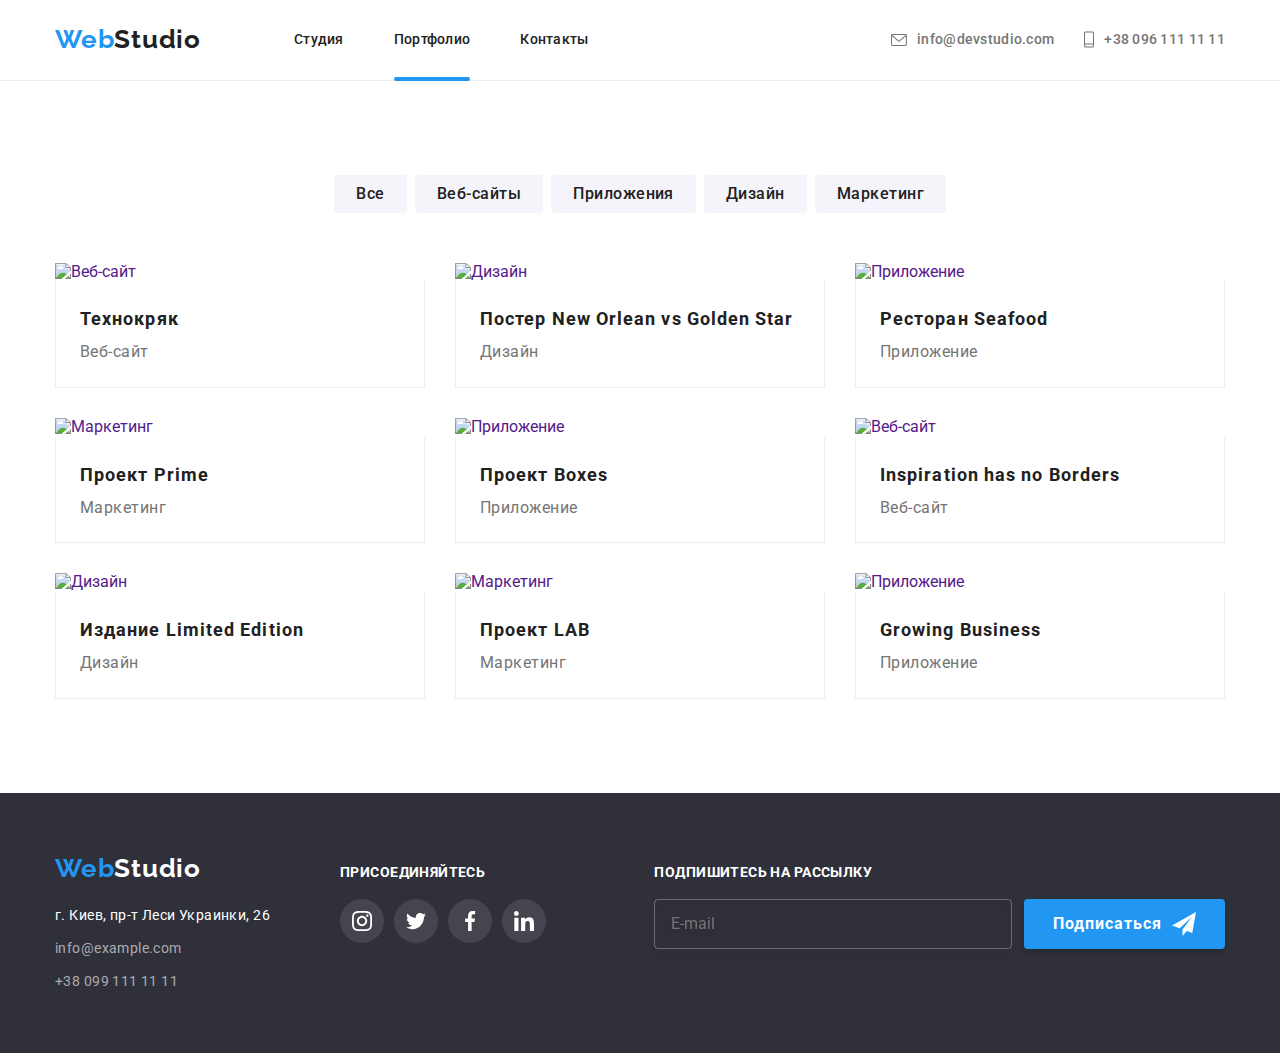
==== portfolio.html @ b98cf5eb "added mobile and tablet version for index.html header and footer" ====
<!DOCTYPE html>
<html lang="ru">
  <head>
    <meta charset="UTF-8" />
    <meta http-equiv="X-UA-Compatible" content="IE=edge" />
    <meta name="viewport" content="width=device-width, initial-scale=1.0" />
    <title>Document</title>
    <link rel="preconnect" href="https://fonts.googleapis.com" />
    <link rel="preconnect" href="https://fonts.gstatic.com" crossorigin />
    <link
      href="https://fonts.googleapis.com/css2?family=Raleway:wght@700&family=Roboto:wght@400;500;700;900&display=swap"
      rel="stylesheet"
    />
    <link
      rel="stylesheet"
      href="https://cdnjs.cloudflare.com/ajax/libs/modern-normalize/1.1.0/modern-normalize.min.css"
    />
    <link rel="stylesheet" href="css/main.min.css" />
  </head>
  <body>
    <!-- /* -------------------header-------------------------- */ -->
    <header class="header-main">
      <div class="container header-container nav-pos">
        <nav>
          <div class="nav-pos">
            <a href="index.html" lang="en" class="link logo">
              Web<span class="link logo-color">Studio</span>
            </a>
            <ul class="nav header__nav">
              <li class="nav__item">
                <a href="index.html" class="nav__link">Студия</a>
              </li>
              <li class="nav__item">
                <a href="portfolio.html" class="nav__link current">Портфолио</a>
              </li>
              <li class="nav__item">
                <a href="" class="nav__link">Контакты</a>
              </li>
            </ul>
          </div>
        </nav>
        <ul class="nav-contacts">
          <li class="nav-contacts__item">
            <a class="nav-contacts__link" href="mailto:info@devstudio.com">
              <svg width="16px" height="20px" class="header-icon">
                <use href="./images/symbol-defs.svg#icon-mail"></use>
              </svg>
              info@devstudio.com</a
            >
          </li>
          <li class="nav-contacts__item">
            <a class="nav-contacts__link" href="tel:+380961111111">
              <svg width="10px" height="17px" class="header-icon">
                <use href="./images/symbol-defs.svg#icon-phone"></use>
              </svg>
              +38 096 111 11 11</a
            >
          </li>
        </ul>
        <button class="mobile-menu-button" type="button">
          <svg class="mobile-menu-button-icon">
            <use href="./images/symbol-defs.svg#icon-menu"></use>
          </svg>
        </button>
      </div>
    </header>
    <!-- /* -------------------main-------------------------- */ -->
    <main>
      <section class="section">
        <div class="container">
          <h1 class="portfolio-header visually-hidden">Портфолио</h1>
          <ul class="list btn-list">
            <li class="item">
              <button type="button" class="help-btn">Все</button>
            </li>
            <li class="item">
              <button type="button" class="help-btn">Веб-сайты</button>
            </li>
            <li class="item">
              <button type="button" class="help-btn">Приложения</button>
            </li>
            <li class="item">
              <button type="button" class="help-btn">Дизайн</button>
            </li>
            <li class="item">
              <button type="button" class="help-btn">Маркетинг</button>
            </li>
          </ul>
          <ul class="list help-card-list">
            <li class="item">
              <a href="" class="link help-box-link">
                <div class="help-box-align">
                  <img
                    src="images/service1.jpg"
                    alt="Веб-сайт"
                    width="370"
                    class="image"
                  />
                  <p class="service-box-text">
                    Технокряк это современная площадка распространения
                    коронавируса. Компании используют эту платформу для
                    цифрового шпионажа и атак на защищённые сервера конкурентов.
                  </p>
                </div>
                <div class="help-card-align">
                  <h2 class="list-item-title">Технокряк</h2>
                  <p class="list-item-text">Веб-сайт</p>
                </div>
              </a>
            </li>
            <li class="item">
              <a href="" class="link help-box-link">
                <div class="help-box-align">
                  <img src="images/service2.jpg" alt="Дизайн" width="370" />
                  <p class="service-box-text">
                    Lorem ipsum dolor sit amet consectetur adipisicing elit. Eum
                    recusandae dolorem provident pariatur nihil voluptate ipsam
                    corrupti, molestiae neque. Similique cum modi suscipit
                    debitis, voluptatibus ducimus architecto, est quidem
                    blanditiis, corporis sed explicabo ea. Aliquam eveniet ab
                    amet id blanditiis.
                  </p>
                </div>
                <div class="help-card-align">
                  <h2 class="list-item-title">
                    Постер New Orlean vs Golden Star
                  </h2>
                  <p class="list-item-text">Дизайн</p>
                </div>
              </a>
            </li>
            <li class="item">
              <a href="" class="link help-box-link">
                <div class="help-box-align">
                  <img src="images/service3.jpg" alt="Приложение" width="370" />
                  <p class="service-box-text">
                    Lorem ipsum dolor sit amet consectetur adipisicing elit. Eum
                    recusandae dolorem provident pariatur nihil voluptate ipsam
                    corrupti, molestiae neque. Similique cum modi suscipit
                    debitis, voluptatibus ducimus architecto, est quidem
                    blanditiis, corporis sed explicabo ea. Aliquam eveniet ab
                    amet id blanditiis.
                  </p>
                </div>
                <div class="help-card-align">
                  <h2 class="list-item-title">Ресторан Seafood</h2>
                  <p class="list-item-text">Приложение</p>
                </div>
              </a>
            </li>
            <li class="item">
              <a href="" class="link help-box-link">
                <div class="help-box-align">
                  <img src="images/service4.jpg" alt="Маркетинг" width="370" />
                  <p class="service-box-text">
                    Lorem ipsum dolor sit amet consectetur adipisicing elit. Eum
                    recusandae dolorem provident pariatur nihil voluptate ipsam
                    corrupti, molestiae neque. Similique cum modi suscipit
                    debitis, voluptatibus ducimus architecto, est quidem
                    blanditiis, corporis sed explicabo ea. Aliquam eveniet ab
                    amet id blanditiis.
                  </p>
                </div>
                <div class="help-card-align">
                  <h2 class="list-item-title">Проект Prime</h2>
                  <p class="list-item-text">Маркетинг</p>
                </div>
              </a>
            </li>
            <li class="item">
              <a href="" class="link help-box-link">
                <div class="help-box-align">
                  <img src="images/service5.jpg" alt="Приложение" width="370" />
                  <p class="service-box-text">
                    Lorem ipsum dolor sit amet consectetur adipisicing elit. Eum
                    recusandae dolorem provident pariatur nihil voluptate ipsam
                    corrupti, molestiae neque. Similique cum modi suscipit
                    debitis, voluptatibus ducimus architecto, est quidem
                    blanditiis, corporis sed explicabo ea. Aliquam eveniet ab
                    amet id blanditiis.
                  </p>
                </div>
                <div class="help-card-align">
                  <h2 class="list-item-title">Проект Boxes</h2>
                  <p class="list-item-text">Приложение</p>
                </div>
              </a>
            </li>
            <li class="item">
              <a href="" class="link help-box-link">
                <div class="help-box-align">
                  <img src="images/service6.jpg" alt="Веб-сайт" width="370" />
                  <p class="service-box-text">
                    Lorem ipsum dolor sit amet consectetur adipisicing elit. Eum
                    recusandae dolorem provident pariatur nihil voluptate ipsam
                    corrupti, molestiae neque. Similique cum modi suscipit
                    debitis, voluptatibus ducimus architecto, est quidem
                    blanditiis, corporis sed explicabo ea. Aliquam eveniet ab
                    amet id blanditiis.
                  </p>
                </div>
                <div class="help-card-align">
                  <h2 class="list-item-title">Inspiration has no Borders</h2>
                  <p class="list-item-text">Веб-сайт</p>
                </div>
              </a>
            </li>
            <li class="item">
              <a href="" class="link help-box-link">
                <div class="help-box-align">
                  <img src="images/service7.jpg" alt="Дизайн" width="370" />
                  <p class="service-box-text">
                    Lorem ipsum dolor sit amet consectetur adipisicing elit. Eum
                    recusandae dolorem provident pariatur nihil voluptate ipsam
                    corrupti, molestiae neque. Similique cum modi suscipit
                    debitis, voluptatibus ducimus architecto, est quidem
                    blanditiis, corporis sed explicabo ea. Aliquam eveniet ab
                    amet id blanditiis.
                  </p>
                </div>
                <div class="help-card-align">
                  <h2 class="list-item-title">Издание Limited Edition</h2>
                  <p class="list-item-text">Дизайн</p>
                </div>
              </a>
            </li>
            <li class="item">
              <a href="" class="link help-box-link">
                <div class="help-box-align">
                  <img src="images/service8.jpg" alt="Маркетинг" width="370" />
                  <p class="service-box-text">
                    Lorem ipsum dolor sit amet consectetur adipisicing elit. Eum
                    recusandae dolorem provident pariatur nihil voluptate ipsam
                    corrupti, molestiae neque. Similique cum modi suscipit
                    debitis, voluptatibus ducimus architecto, est quidem
                    blanditiis, corporis sed explicabo ea. Aliquam eveniet ab
                    amet id blanditiis.
                  </p>
                </div>

                <div class="help-card-align">
                  <h2 class="list-item-title">Проект LAB</h2>
                  <p class="list-item-text">Маркетинг</p>
                </div>
              </a>
            </li>
            <li class="item">
              <a href="" class="link help-box-link">
                <div class="help-box-align">
                  <img src="images/service9.jpg" alt="Приложение" width="370" />
                  <p class="service-box-text">
                    Lorem ipsum dolor sit amet consectetur adipisicing elit. Eum
                    recusandae dolorem provident pariatur nihil voluptate ipsam
                    corrupti, molestiae neque. Similique cum modi suscipit
                    debitis, voluptatibus ducimus architecto, est quidem
                    blanditiis, corporis sed explicabo ea. Aliquam eveniet ab
                    amet id blanditiis.
                  </p>
                </div>
                <div class="help-card-align">
                  <h2 class="list-item-title">Growing Business</h2>
                  <p class="list-item-text">Приложение</p>
                </div>
              </a>
            </li>
          </ul>
        </div>
      </section>
    </main>
    <!-- /* -------------------footer-------------------------- */ -->
    <footer class="footer">
      <div class="container footer-items">
        <div class="footer-wrap">
          <div class="footer-inf">
            <a href="index.html" lang="en" class="link logo footer-logo">
              Web<span class="link logo-color-footer">Studio</span>
            </a>
            <address class="footer-address">
              <ul class="list address-margin">
                <li class="item">
                  <p>г. Киев, пр-т Леси Украинки, 26</p>
                </li>
                <li class="item">
                  <a class="footer-info link" href="mailto:info@example.com"
                    >info@example.com</a
                  >
                </li>
                <li class="item">
                  <a class="footer-info link" href="tel:+380991111111"
                    >+38 099 111 11 11</a
                  >
                </li>
              </ul>
            </address>
          </div>
          <div class="join-us-container">
            <h3 class="footer-social-title">ПРИСОЕДИНЯЙТЕСЬ</h3>
            <ul class="team-social social-list list">
              <li class="social-item">
                <a href="" class="social-link footer-social-link link">
                  <svg class="social-icon" width="20px" height="20px">
                    <use href="./images/symbol-defs.svg#icon-instagram"></use>
                  </svg>
                </a>
              </li>
              <li class="social-item">
                <a href="" class="social-link footer-social-link link">
                  <svg class="social-icon" width="20px" height="20px">
                    <use href="./images/symbol-defs.svg#icon-twitter"></use>
                  </svg>
                </a>
              </li>
              <li class="social-item">
                <a href="" class="social-link footer-social-link link">
                  <svg class="social-icon" width="20px" height="20px">
                    <use href="./images/symbol-defs.svg#icon-facebook"></use>
                  </svg>
                </a>
              </li>
              <li class="social-item">
                <a href="" class="social-link footer-social-link link">
                  <svg class="social-icon" width="20px" height="20px">
                    <use href="./images/symbol-defs.svg#icon-linkedin"></use>
                  </svg>
                </a>
              </li>
            </ul>
          </div>
        </div>
        <div class="subscribe-section">
          <h3 class="footer-social-title">Подпишитесь на рассылку</h3>
          <form
            class="footer-form"
            name="signup-form"
            autocomplete="on"
            novalidate
          >
            <div class="subscribe-form-container">
              <label for="email" class="subscribe-form-label">
                <input
                  type="email"
                  name="email"
                  id="email"
                  class="subscribe-form-input"
                  placeholder="E-mail"
                />
              </label>
              <button type="submit" class="form-btn">
                Подписаться
                <svg class="form-btn-icon" width="24px" height="24px">
                  <use href="./images/icons.svg#icon-send"></use>
                </svg>
              </button>
            </div>
          </form>
        </div>
      </div>
    </footer>
  </body>
</html>
---- css/main.min.css ----
:root{--accent-color: #2196f3;--main-title-color: #212121;--main-text-color: #757575;--main-background-color: #e5e5e5;--secondary-background-color: #2f303a;--thirdly-background-color: #f5f4fa;--icons-color: #afb1b8;--transition: cubic-bezier(0.4, 0, 0.2, 1)}.visually-hidden{position:absolute;white-space:nowrap;width:1px;height:1px;overflow:hidden;border:0;padding:0;clip:rect(0 0 0 0);clip-path:inset(50%);margin:-1px}p,h1,h2,h3,h4,h5,h6{margin:0}ul{margin:0;padding:0}body{font-family:roboto, sans-serif;color:var(--main-text-color)}.button{cursor:pointer;display:block}.list{padding:0;margin:0;list-style:none}.link{text-decoration:none;transition-property:color, fill, background-color, border;transition-duration:250ms;transition-timing-function:cubic-bezier(0.4, 0, 0.2, 1)}.padding0{padding-top:0}img{display:block;max-width:100%;height:auto}.is-hidden{visibility:hidden;opacity:0;pointer-events:none}.logo{font-weight:bold;font-size:24px;line-height:1.17;letter-spacing:0.03em;font-family:Raleway;font-style:normal;color:#2196f3;padding-top:16px;padding-bottom:16px}@media screen and (min-width: 768px){.logo{margin-right:88px;padding-top:26px;padding-bottom:26px}}@media screen and (min-width: 1200px){.logo{font-size:26px;line-height:1.19;margin-right:93px;padding-top:24px;padding-bottom:25px}}.logo-color{color:var(--main-title-color)}.logo-color-footer{color:white}.container{padding-right:15px;padding-left:15px;margin:0 auto}@media screen and (min-width: 480px){.container{width:480px}}@media screen and (min-width: 768px){.container{width:768px}}@media screen and (min-width: 1200px){.container{width:1200px}}.hero-section{text-align:center;padding-bottom:210px;padding-top:200px;background-color:var(--secondary-background-color)}.section{padding-top:60px;padding-bottom:60px}@media screen and (min-width: 1200px){.section{padding-top:94px;padding-bottom:94px}}.social-list{display:flex;justify-content:center}.social-item{width:44px;height:44px;margin-right:10px}.social-item:last-child{margin-right:0px}.social-link{width:100%;height:100%;display:block;border-radius:50%;color:white;display:flex;align-items:center;justify-content:center}.social-link:hover,.social-link:focus{background-color:var(--accent-color)}.social-link:hover .social-icon,.social-link:focus .social-icon{fill:currentColor}.social-icon{width:20px;height:20px;fill:#afb1b8}.footer-social-link{background-color:rgba(255,255,255,0.1)}.footer-social-link .social-icon{fill:white}.section1-header{visibility:hidden}.section2-header{margin-bottom:50px;font-weight:bold;font-size:36px;line-height:1.17;text-align:center;letter-spacing:0.03em;color:var(--main-title-color)}.list-item-title{font-weight:bold;font-size:18px;line-height:2;letter-spacing:0.06em;color:var(--main-title-color)}.modal-form-header{margin-bottom:12px;font-weight:700;font-size:20px;line-height:1.15;text-align:center;letter-spacing:0.03em;color:var(--main-title-color)}.portfolio-header{visibility:hidden}.section3-header{margin-bottom:50px;text-align:center;font-weight:bold;font-size:36px;line-height:1.17;letter-spacing:0.03em;color:var(--main-title-color)}.header-icon{margin-right:10px}.header-main{border-bottom:1px solid #ececec}.portfolio-header{visibility:hidden}.backdrop{width:100vw;height:100vh;position:fixed;top:0;background:rgba(0,0,0,0.2);transition:visibility 500ms cubic-bezier(0.4, 0, 0.2, 1),opacity 1000ms cubic-bezier(0.4, 0, 0.2, 1)}.modal{position:absolute;width:528px;height:581px;top:50%;left:50%;transform:translate(-50%, -50%) scale(1);background-color:white;box-shadow:1px,0px,2px rgba(0,0,0,0.2),1px,0px,1px rgba(0,0,0,0.14),3px,0px,1px rgba(0,0,0,0.12);border-radius:4px;transition:transform 500ms cubic-bezier(0.4, 0, 0.2, 1);padding:40px}.modal-btn{display:flex;display:block;justify-items:center;align-items:center;width:30px;height:30px;position:absolute;top:8px;right:8px;border:1px solid rgba(0,0,0,0.1);border-radius:50%;background-color:inherit;transition:fill 250ms var(--transition)}.modal-btn:hover{fill:var(--accent-color)}.modal-form{display:flex;flex-direction:column;width:448px;display:block}.modal-form-header{margin-bottom:12px;font-weight:700;font-size:20px;line-height:1.15;text-align:center;letter-spacing:0.03em;color:var(--main-title-color)}.modal-form-field{margin-bottom:10px;font-size:12px;line-height:1.67;letter-spacing:0.01em;color:var(--main-text-color);display:block}.modal-field:nth-child(4){margin-bottom:20px}.modal-form-input{width:100%;height:40px;padding-left:42px;border:1px solid rgba(33,33,33,0.2);border-radius:4px;transition:border-color 250ms linear}.modal-form-input:focus{outline:none;border-color:var(--accent-color)}.modal-form-message:hover,.modal-form-input:focus,.modal-form-message:focus{outline:none;border-color:var(--accent-color)}.modal-form-input-icon{position:absolute;top:50%;left:12px;width:12px;height:12px;transform:translateY(-50%);fill:var(--main-title-color);transition:fill 250ms var(--transition)}.modal-form-input:focus+.modal-form-input-icon{fill:var(--accent-color)}.form-input-wrap:hover .modal-form-input:focus+.modal-form-input-icon{fill:var(--accent-color)}.form-input-wrap{display:block;position:relative}.form-input-wrap:hover .modal-form-input{border-color:var(--accent-color)}.modal-form-message{width:100%;height:120px;padding:12px 16px;border:1px solid rgba(33,33,33,0.2);border-radius:4px;resize:none;transition:border-color 250ms var(--transition)}.modal-form-button{align-self:center;align-items:center;min-width:200px;min-height:50px;border:0;border-radius:4px;font-weight:700;font-size:16px;line-height:1.88;letter-spacing:0.06em;color:white;background-color:var(--accent-color);box-shadow:0px 4px 4px rgba(0,0,0,0.15);transition:background-color 250ms var(--transition);display:block;margin:0 auto}.modal-form-button:hover{background-color:#188ce8}.modal-form-checkbox-label{display:flex;justify-content:center;align-items:center;margin-bottom:30px;font-size:14px;line-height:1.71;letter-spacing:0.03em;color:var(--primary-title-color);cursor:pointer}.modal-check-box:checked+.modal-form-checkbox-label::before{border:none;background-image:url(../images/check.svg)}.modal-form-checkbox-label::before{display:block;content:"";width:16px;height:15px;margin-right:7px;cursor:pointer;border:2px solid var(--main-title-color);border-radius:2px}.modal-form-link{margin-left:5px;text-decoration-line:underline;color:var(--accent-color)}.modal-btn{display:flex;display:block;justify-items:center;align-items:center;width:30px;height:30px;position:absolute;top:8px;right:8px;border:1px solid rgba(0,0,0,0.1);border-radius:50%;background-color:inherit;transition:fill 250ms var(--transition)}.modal-btn:hover,.modal-btn:focus{fill:var(--accent-color)}.header-main{border-bottom:1px solid #ececec}.header-container{display:flex;align-items:center}@media screen and (max-width: 767px){.header-container{justify-content:space-between}}.nav-pos{display:flex;align-items:center}.nav{display:none}@media screen and (min-width: 768px){.nav{display:flex;padding:0;margin:0;list-style:none}}@media screen and (min-width: 1200px){.nav{margin-right:auto}}.nav__item:not(:last-child){margin-right:50px}.nav__link{display:block;padding-top:21px;padding-bottom:21px;position:relative;text-decoration:none;font-weight:500;font-size:14px;line-height:1.14;letter-spacing:0.02em;color:var(--main-title-color);transition-property:color, fill, background-color, border;transition-duration:250ms;transition-timing-function:cubic-bezier(0.4, 0, 0.2, 1)}.nav__link:hover,.nav__link:focus{color:var(--accent-color)}.nav__link.current::after{content:"";display:block;width:100%;height:4px;border-radius:2px;position:absolute;bottom:-1px;background-color:var(--accent-color);bottom:-12px}.header-icon{margin-right:10px;justify-content:center;align-items:center}.nav-contacts{display:none}@media screen and (min-width: 768px){.nav-contacts{display:block;margin-left:auto;justify-content:center;align-items:center;list-style:none;display:block;font-weight:500;font-size:12px;line-height:1.17;letter-spacing:0.02em;color:var(--main-text-color)}}@media screen and (min-width: 1200px){.nav-contacts{display:flex;font-size:14px;line-height:1.14}}.nav-contacts .nav-contacts__item+.nav-contacts__item{margin-left:0px}@media screen and (min-width: 1200px){.nav-contacts .nav-contacts__item+.nav-contacts__item{margin-left:30px}}@media screen and (min-width: 768px){.nav-contacts__item:not(:last-child){margin-bottom:10px}}@media screen and (min-width: 1200px){.nav-contacts__item:not(:last-child){margin-bottom:0}}.nav-contacts__link{display:flex;fill:currentColor;vertical-align:middle;text-decoration:none;color:var(--main-text-color);align-items:center;transition-property:color, fill, background-color, border;transition-duration:250ms;transition-timing-function:cubic-bezier(0.4, 0, 0.2, 1)}.nav-contacts__link:hover,.nav-contacts__link:focus{color:var(--accent-color)}.mobile-menu-button{padding:0;border:none;background-color:transparent;line-height:0;display:block;width:40px;height:40px}@media screen and (min-width: 768px){.mobile-menu-button{display:none}}.mobile-menu-button-icon{width:24px;height:16px}.overlay{padding-top:118px;padding-bottom:118px;background-color:#c4c4c4;background-image:linear-gradient(to right, rgba(47,48,58,0.4), rgba(47,48,58,0.4)),url("/images/phone-hero.jpg");background-size:cover;background-repeat:no-repeat;background-position:center}@media (min-device-pixel-ratio: 2), (-webkit-min-device-pixel-ratio: 2), (min-resolution: 192dpi), (min-resolution: 2dppx){.overlay{background-image:linear-gradient(rgba(47,48,58,0.4), rgba(47,48,58,0.4)),url("/images/phone-hero@2x.jpg")}}@media screen and (min-width: 768px){.overlay{background-image:linear-gradient(rgba(47,48,58,0.4), rgba(47,48,58,0.4)),url("/images/tablet-hero.jpg")}}@media screen and (min-width: 768px) and (min-device-pixel-ratio: 2), screen and (min-width: 768px) and (-webkit-min-device-pixel-ratio: 2), screen and (min-width: 768px) and (min-resolution: 192dpi), screen and (min-width: 768px) and (min-resolution: 2dppx){.overlay{background-image:linear-gradient(rgba(47,48,58,0.4), rgba(47,48,58,0.4)),url("/images/tablet-hero@2x.jpg")}}@media screen and (min-width: 1200px){.overlay{max-width:1600px;margin:0 auto;padding-top:200px;padding-bottom:200px;background-image:linear-gradient(rgba(47,48,58,0.4), rgba(47,48,58,0.4)),url("/images/hero.jpg")}}@media screen and (min-width: 1200px) and (min-device-pixel-ratio: 2), screen and (min-width: 1200px) and (-webkit-min-device-pixel-ratio: 2), screen and (min-width: 1200px) and (min-resolution: 192dpi), screen and (min-width: 1200px) and (min-resolution: 2dppx){.overlay{background-image:linear-gradient(rgba(47,48,58,0.4), rgba(47,48,58,0.4)),url("/images/hero@2x.jpg")}}.hero-title{margin:0 auto 30px;font-weight:900;font-size:26px;line-height:1.62;text-align:center;letter-spacing:0.06em;text-transform:uppercase;color:white}@media screen and (min-width: 480px){.hero-title{width:360px}}@media screen and (min-width: 1200px){.hero-title{width:696px;font-size:44px;line-height:1.36}}.main-btn{border-radius:4px;min-width:200px;padding:10px 32px;border:0px;margin:auto;font-family:inherit;font-weight:bold;font-size:16px;line-height:1.87;display:flex;letter-spacing:0.06em;color:white;background-color:var(--accent-color);cursor:pointer;transition:background-color 250ms cubic-bezier(0.4, 0, 0.2, 1)}.main-btn:hover,.main-btn:focus{box-shadow:0px 4px 4px rgba(0,0,0,0.15);border-radius:4px}.icon-box{display:flex;justify-content:center;align-items:center;margin-bottom:30px;min-height:120px;background-color:var(--thirdly-background-color);border-radius:4px}.icon-box svg{display:flex}@media screen and (min-width: 768px){.section1{display:flex;flex-wrap:wrap;margin-left:-30px}}.section1 .item{margin-bottom:30px}@media screen and (min-width: 768px){.section1 .item{flex-basis:calc(100% / 2 - 30px);margin-left:30px}}@media screen and (min-width: 1200px){.section1 .item{flex-basis:calc(100% / 4 - 30px);margin-bottom:0px}}.section1-header{visibility:hidden}.section1-title{font-weight:bold;font-size:14px;line-height:1.14;letter-spacing:0.03em;text-transform:uppercase;text-align:center;color:var(--main-title-color)}@media screen and (min-width: 768px){.section1-title{text-align:left}}.section1-text{margin-top:10px;font-weight:normal;font-size:14px;line-height:1.75;letter-spacing:0.03em;text-align:left}@media screen and (max-width: 1199px){.about-us-section{display:none}}.section2{display:flex}.section2 .item{position:relative}.section2 .item+.item{margin-left:30px}.section2-header{margin-bottom:50px;font-weight:bold;font-size:36px;line-height:1.17;text-align:center;letter-spacing:0.03em;color:var(--main-title-color)}.about-us-text{font-weight:700;font-size:14px;line-height:1.14;letter-spacing:0.03em;text-transform:uppercase;color:white}.about-us-box{display:flex;width:100%;height:70px;justify-content:center;align-items:center;position:absolute;bottom:0;background:rgba(47,48,58,0.8)}.team{background-color:#f5f4fa}.section3{margin-bottom:-30px}@media screen and (min-width: 768px){.section3{display:flex;flex-wrap:wrap;margin-left:-30px}}@media screen and (min-width: 1200px){.section3{margin-bottom:0}}.item-color{background-color:white}.card-align{padding-top:30px;padding-bottom:30px}.section3 .item{margin-bottom:30px;border-radius:0px 0px 4px 4px;box-shadow:0px 1px 3px rgba(0,0,0,0.12),0px 1px 1px rgba(0,0,0,0.14),0px 2px 1px rgba(0,0,0,0.2);background-color:white}@media screen and (min-width: 768px){.section3 .item{flex-basis:calc(100% / 2 - 30px);margin-left:30px}}@media screen and (min-width: 1200px){.section3 .item{flex-basis:calc(100% / 4 - 30px);margin-left:30px;margin-bottom:0}}.section3 .item+.item{margin-left:0px}@media screen and (min-width: 768px){.section3 .item+.item{margin-left:30px}}.section3-header{margin-bottom:30px;font-weight:700;font-size:28px;line-height:1.19;text-align:center;letter-spacing:0.03em;color:var(--main-title-color)}@media screen and (min-width: 1200px){.section3-header{margin-bottom:50px;font-size:36px;line-height:1.17}}.section3-title{text-align:center;margin-bottom:10px;font-weight:500;font-size:16px;line-height:1.19;letter-spacing:0.03em;color:var(--main-title-color)}.section3-text{text-align:center;margin-bottom:16px;font-weight:normal;font-size:16px;line-height:1.19;letter-spacing:0.03em}.section4-header{margin-bottom:30px;font-weight:700;font-size:28px;line-height:1.19;text-align:center;letter-spacing:0.03em;color:var(--main-title-color)}@media screen and (min-width: 1200px){.section4-header{margin-bottom:50px;font-size:36px;line-height:1.17}}.company-list{display:flex;flex-wrap:wrap;margin-left:-30px;margin-bottom:-30px}@media screen and (min-width: 1200px){.company-list{margin-bottom:0}}.company-list .item{height:92px;margin-left:30px;margin-bottom:30px;flex-basis:calc(100% / 2 - 30px)}@media screen and (min-width: 768px){.company-list .item{flex-basis:calc(100% / 3 - 30px)}}@media screen and (min-width: 1200px){.company-list .item{flex-basis:calc(100% / 6 - 30px);margin-bottom:0}}.company-icon{fill:#afb1b8;transition-property:color, fill;transition-duration:250ms;transition-timing-function:cubic-bezier(0.4, 0, 0.2, 1)}.company-link{display:flex;justify-content:center;align-items:center;height:100%;width:100%;border:1px solid var(--icons-color);border-radius:4px;color:var(--icons-color)}.company-link:hover .company-icon,.company-link:focus .company-icon{fill:var(--accent-color)}.company-link:hover,.company-link:focus{border-color:var(--accent-color)}.footer{background-color:var(--secondary-background-color);padding-top:60px;padding-bottom:60px}.footer-social-title{font-size:14px;line-height:1.14;line-height:100%;text-align:Left;vertical-align:Top;letter-spacing:0.03em;color:#ffffff;margin-bottom:20px;text-transform:uppercase;text-align:center}@media screen and (min-width: 1200px){.footer-social-title{text-align:left}}.footer-address{margin-top:20px;font-weight:normal;font-size:14px;line-height:1.71;letter-spacing:0.03em;font-style:normal;color:white}.address-margin .item+.item{margin-top:9px}.footer-info{font-weight:normal;font-size:14px;line-height:1.71;letter-spacing:0.03em;font-style:normal;color:rgba(255,255,255,0.6)}.join-us-container{margin-bottom:60px}@media screen and (min-width: 1200px){.join-us-container{margin-bottom:0;margin-right:93px}}.subscribe-section{text-align:center}@media screen and (min-width: 1200px){.subscribe-section{text-align:left}}.footer-form{text-align:center}.subscribe-form-input{width:100%;min-height:50px;padding:15px 16px;margin-bottom:20px;border:1px solid rgba(255,255,255,0.3);filter:drop-shadow(0px 4px 4px rgba(0,0,0,0.15));border-radius:4px;background-color:inherit;color:var(--first-background-color)}.subscribe-form-input:focus{outline:none}@media screen and (min-width: 768px){.subscribe-form-input{display:block;width:450px;margin:0 auto 20px}}@media screen and (min-width: 1200px){.subscribe-form-input{display:inline;width:358px;margin:0 12px 0 0}}.subscribe-form-container{display:block;align-items:center;text-align:center}@media screen and (min-width: 1200px){.subscribe-form-container{text-align:left;display:flex}}.subscribe-form-label{font-weight:400;font-size:16px;line-height:1.25;align-items:center;color:rgba(255,255,255,0.6)}.form-btn{margin:0 auto;padding:10px 29px;font-weight:700;font-size:16px;line-height:1.87;display:flex;align-items:center;text-align:center;letter-spacing:0.06em;cursor:pointer;color:white;background:var(--accent-color);box-shadow:0px 4px 4px rgba(0,0,0,0.15);border-radius:4px;border-style:none}.form-btn:hover,.form-btn:focus{background-color:#2196f3}@media screen and (min-width: 1200px){.form-btn:hover,.form-btn:focus{margin-left:12px}}.form-btn-icon{margin-left:10px}@media screen and (min-width: 1200px){.footer-items{display:flex;align-items:baseline;justify-content:space-between}}.footer-logo{margin-right:0px}.footer-wrap{text-align:center}@media screen and (min-width: 768px){.footer-wrap{display:flex;align-items:baseline;justify-content:space-around}}@media screen and (min-width: 1200px){.footer-wrap{text-align:left}}.footer-inf{margin-bottom:60px}@media screen and (min-width: 1200px){.footer-inf{margin-right:70px;margin-bottom:0px}}.btn-list{display:flex;margin-bottom:50px;justify-content:center;align-items:center}.btn-list .item+.item{margin-left:8px}.help-btn{padding:6px 22px;min-width:73px;border-radius:4px;border:0;font-family:inherit;font-weight:500;font-size:16px;line-height:1.62;text-align:center;letter-spacing:0.03em;cursor:pointer;color:var(--main-title-color);background-color:#f5f4fa;transition-property:color, background-color, box-shadow;transition-duration:250ms;transition-timing-function:cubic-bezier(0.4, 0, 0.2, 1)}.help-btn:hover,.help-btn:focus{box-shadow:0px 3px 1px rgba(0,0,0,0.1),0px 1px 2px rgba(0,0,0,0.08),0px 2px 2px rgba(0,0,0,0.12);font-family:inherit;color:white;background-color:var(--accent-color)}.list-item-title{font-weight:bold;font-size:18px;line-height:2;letter-spacing:0.06em;color:var(--main-title-color)}.list-item-text{margin-top:4x;color:#757575;font-weight:normal;font-size:16px;line-height:1.87;letter-spacing:0.03em}.help-card-align{padding-top:20px;padding-bottom:20px;padding-left:24px;padding-right:24px;border-right:1px solid #eeeeee;border-bottom:1px solid #eeeeee;border-left:1px solid #eeeeee}.help-card-list{display:flex;flex-wrap:wrap}.help-card-list .item:hover,.help-card-list .item:focus{box-shadow:0px 1px 3px rgba(0,0,0,0.12),0px 1px 1px rgba(0,0,0,0.14),0px 2px 1px rgba(0,0,0,0.2);cursor:pointer}.help-card-list .link{display:block;transition:transform 250ms cubic-bezier(0.4, 0, 0.2, 1)}.help-box-link:hover .service-box-text{transform:translateY(-100%)}.service-box-text{padding:63px 24px;width:100%;height:100%;position:absolute;top:100%;left:0;font-size:18px;line-height:1.56;letter-spacing:0.03em;color:white;background-color:rgba(33,150,243,0.9);transition:transform 250ms cubic-bezier(0.47, 0, 0.745, 0.715);overflow-y:scroll}.help-box-align{position:relative;overflow:hidden}.help-card-list img{display:block}.help-card-list .item{margin-right:30px;margin-bottom:30px;background:var(--primary-title-color);border-radius:0px 0px 4px 4px;transition-property:box-shadow;transition-duration:250ms;transition-timing-function:cubic-bezier(0.4, 0, 0.2, 1)}.help-card-list .item:nth-child(3n){margin-right:0px}.help-card-list .item:nth-child(n+7){margin-bottom:0}
/*# sourceMappingURL=main.min.css.map */
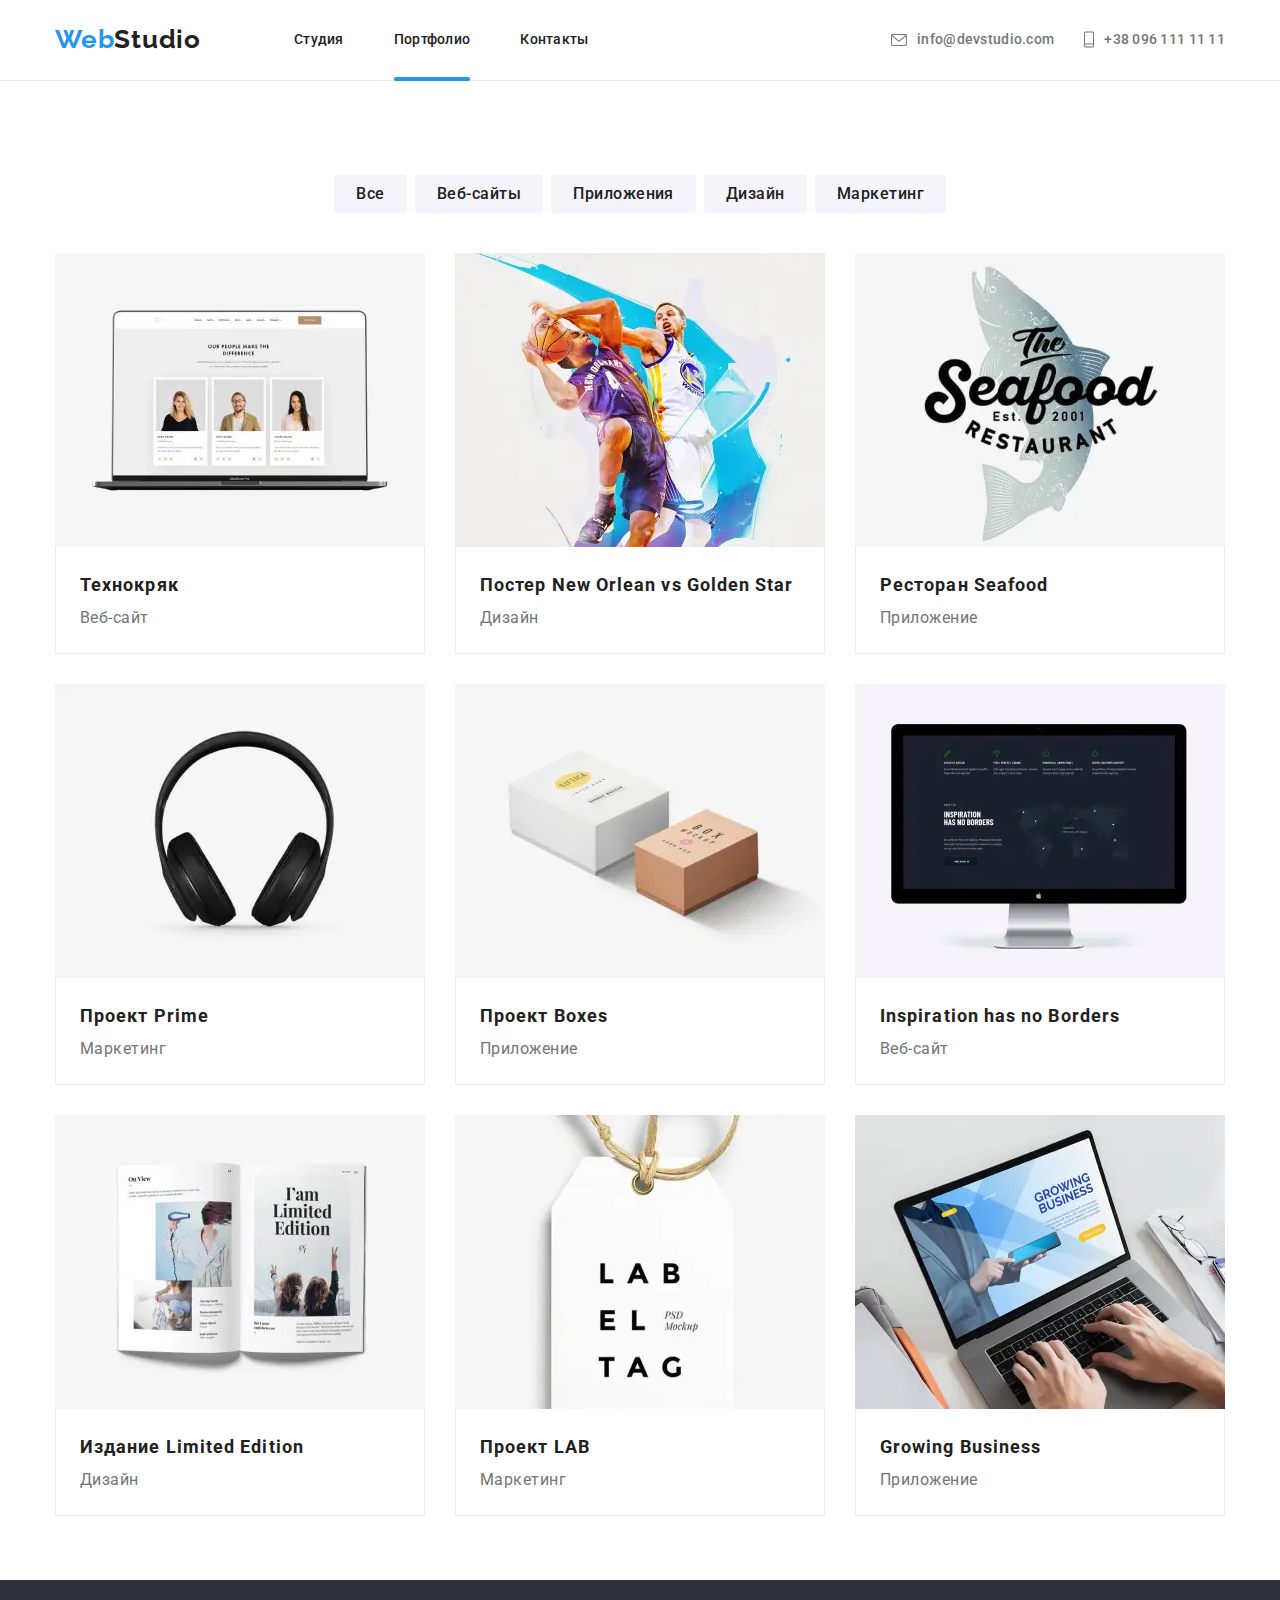
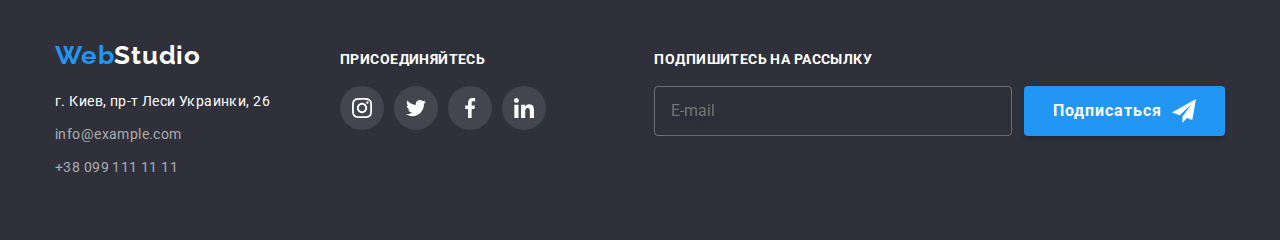
==== commit b8189ea2: "added mobile and tablet ver on portfolio.html" ====
--- a/portfolio.html
+++ b/portfolio.html
@@ -90,12 +90,46 @@
             <li class="item">
               <a href="" class="link help-box-link">
                 <div class="help-box-align">
-                  <img
-                    src="images/service1.jpg"
-                    alt="Веб-сайт"
-                    width="370"
-                    class="image"
-                  />
+                  <picture>
+                    <source
+                      media="(min-width: 1200px)"
+                      srcset="
+                        ./images/service/service1.webp,
+                        ./images/service/service1@2x.webp 2x
+                      "
+                      type="image/webp"
+                    />
+                    <source
+                      media="(min-width: 1200px)"
+                      srcset="
+                        ./images/service/service1.jpg,
+                        ./images/service/service1@2x.jpg 2x
+                      "
+                    />
+                    <source media="(min-width: 768px)"
+                    srcset="./images/service/service1-tablet.webp,
+                    ./images/service/service1-tablet@2x.webp 2x" "
+                    type="image/webp" /> <source media="(min-width: 768px)"
+                    srcset="./images/service/service1-tablet.jpg,
+                    ./images/service/service1-tablet@2x.jpg 2x" " />
+                    <source
+                      media="(min-width: 280px)"
+                      srcset="
+                        ./images/service/service1-mobile.webp,
+                        ./images/service/service1-mobile@2x.webp 2x
+                      "
+                      type="image/webp"
+                    />
+                    <source
+                      media="(min-width: 280px)"
+                      srcset="
+                        ./images/service/service1-mobile.jpg,
+                        ./images/service/service1-mobile@2x.jpg 2x
+                      "
+                    />
+                    <img src="./images/service/service1.jpg"" alt="Пример
+                    веб-сайта" loading="lazy" />
+                  </picture>
                   <p class="service-box-text">
                     Технокряк это современная площадка распространения
                     коронавируса. Компании используют эту платформу для
@@ -111,7 +145,49 @@
             <li class="item">
               <a href="" class="link help-box-link">
                 <div class="help-box-align">
-                  <img src="images/service2.jpg" alt="Дизайн" width="370" />
+                  <picture>
+                    <source
+                      media="(min-width: 1200px)"
+                      srcset="
+                        ./images/service/service2.webp,
+                        ./images/service/service2@2x.webp 2x
+                      "
+                      type="image/webp"
+                    />
+                    <source
+                      media="(min-width: 1200px)"
+                      srcset="
+                        ./images/service/service2.jpg,
+                        ./images/service/service2@2x.jpg 2x
+                      "
+                    />
+                    <source media="(min-width: 768px)"
+                    srcset="./images/service/service2-tablet.webp,
+                    ./images/service/service2-tablet@2x.webp 2x" "
+                    type="image/webp" /> <source media="(min-width: 768px)"
+                    srcset="./images/service/service2-tablet.jpg,
+                    ./images/service/service2-tablet@2x.jpg 2x" " />
+                    <source
+                      media="(min-width: 280px)"
+                      srcset="
+                        ./images/service/service2-mobile.webp,
+                        ./images/service/service2-mobile@2x.webp 2x
+                      "
+                      type="image/webp"
+                    />
+                    <source
+                      media="(min-width: 280px)"
+                      srcset="
+                        ./images/service/service2-mobile.jpg,
+                        ./images/service/service2-mobile@2x.jpg 2x
+                      "
+                    />
+                    <img
+                      src="./images/service/service2.jpg"
+                      alt="Пример веб-сайта"
+                      loading="lazy"
+                    />
+                  </picture>
                   <p class="service-box-text">
                     Lorem ipsum dolor sit amet consectetur adipisicing elit. Eum
                     recusandae dolorem provident pariatur nihil voluptate ipsam
@@ -132,7 +208,49 @@
             <li class="item">
               <a href="" class="link help-box-link">
                 <div class="help-box-align">
-                  <img src="images/service3.jpg" alt="Приложение" width="370" />
+                  <picture>
+                    <source
+                      media="(min-width: 1200px)"
+                      srcset="
+                        ./images/service/service3.webp,
+                        ./images/service/service3@2x.webp 2x
+                      "
+                      type="image/webp"
+                    />
+                    <source
+                      media="(min-width: 1200px)"
+                      srcset="
+                        ./images/service/service3.jpg,
+                        ./images/service/service3@2x.jpg 2x
+                      "
+                    />
+                    <source media="(min-width: 768px)"
+                    srcset="./images/service/service3-tablet.webp,
+                    ./images/service/service3-tablet@2x.webp 2x" "
+                    type="image/webp" /> <source media="(min-width: 768px)"
+                    srcset="./images/service/service3-tablet.jpg,
+                    ./images/service/service3-tablet@2x.jpg 2x" " />
+                    <source
+                      media="(min-width: 280px)"
+                      srcset="
+                        ./images/service/service3-mobile.webp,
+                        ./images/service/service3-mobile@2x.webp 2x
+                      "
+                      type="image/webp"
+                    />
+                    <source
+                      media="(min-width: 280px)"
+                      srcset="
+                        ./images/service/service3-mobile.jpg,
+                        ./images/service/service3-mobile@2x.jpg 2x
+                      "
+                    />
+                    <img
+                      src="./images/service/service3.jpg"
+                      alt="Пример веб-сайта"
+                      loading="lazy"
+                    />
+                  </picture>
                   <p class="service-box-text">
                     Lorem ipsum dolor sit amet consectetur adipisicing elit. Eum
                     recusandae dolorem provident pariatur nihil voluptate ipsam
@@ -151,7 +269,49 @@
             <li class="item">
               <a href="" class="link help-box-link">
                 <div class="help-box-align">
-                  <img src="images/service4.jpg" alt="Маркетинг" width="370" />
+                  <picture>
+                    <source
+                      media="(min-width: 1200px)"
+                      srcset="
+                        ./images/service/service4.webp,
+                        ./images/service/service2@4x.webp 2x
+                      "
+                      type="image/webp"
+                    />
+                    <source
+                      media="(min-width: 1200px)"
+                      srcset="
+                        ./images/service/service4.jpg,
+                        ./images/service/service2@4x.jpg 2x
+                      "
+                    />
+                    <source media="(min-width: 768px)"
+                    srcset="./images/service/service4-tablet.webp,
+                    ./images/service/service4-tablet@2x.webp 2x" "
+                    type="image/webp" /> <source media="(min-width: 768px)"
+                    srcset="./images/service/service4-tablet.jpg,
+                    ./images/service/service4-tablet@2x.jpg 2x" " />
+                    <source
+                      media="(min-width: 280px)"
+                      srcset="
+                        ./images/service/service4-mobile.webp,
+                        ./images/service/service4-mobile@2x.webp 2x
+                      "
+                      type="image/webp"
+                    />
+                    <source
+                      media="(min-width: 280px)"
+                      srcset="
+                        ./images/service/service4-mobile.jpg,
+                        ./images/service/service4-mobile@2x.jpg 2x
+                      "
+                    />
+                    <img
+                      src="./images/service/service4.jpg"
+                      alt="Пример веб-сайта"
+                      loading="lazy"
+                    />
+                  </picture>
                   <p class="service-box-text">
                     Lorem ipsum dolor sit amet consectetur adipisicing elit. Eum
                     recusandae dolorem provident pariatur nihil voluptate ipsam
@@ -170,7 +330,49 @@
             <li class="item">
               <a href="" class="link help-box-link">
                 <div class="help-box-align">
-                  <img src="images/service5.jpg" alt="Приложение" width="370" />
+                  <picture>
+                    <source
+                      media="(min-width: 1200px)"
+                      srcset="
+                        ./images/service/service5.webp,
+                        ./images/service/service5@2x.webp 2x
+                      "
+                      type="image/webp"
+                    />
+                    <source
+                      media="(min-width: 1200px)"
+                      srcset="
+                        ./images/service/service5.jpg,
+                        ./images/service/service5@2x.jpg 2x
+                      "
+                    />
+                    <source media="(min-width: 768px)"
+                    srcset="./images/service/service5-tablet.webp,
+                    ./images/service/service5-tablet@2x.webp 2x" "
+                    type="image/webp" /> <source media="(min-width: 768px)"
+                    srcset="./images/service/service5-tablet.jpg,
+                    ./images/service/service5-tablet@2x.jpg 2x" " />
+                    <source
+                      media="(min-width: 280px)"
+                      srcset="
+                        ./images/service/service5-mobile.webp,
+                        ./images/service/service5-mobile@2x.webp 2x
+                      "
+                      type="image/webp"
+                    />
+                    <source
+                      media="(min-width: 280px)"
+                      srcset="
+                        ./images/service/service5-mobile.jpg,
+                        ./images/service/service5-mobile@2x.jpg 2x
+                      "
+                    />
+                    <img
+                      src="./images/service/service5.jpg"
+                      alt="Пример веб-сайта"
+                      loading="lazy"
+                    />
+                  </picture>
                   <p class="service-box-text">
                     Lorem ipsum dolor sit amet consectetur adipisicing elit. Eum
                     recusandae dolorem provident pariatur nihil voluptate ipsam
@@ -189,7 +391,49 @@
             <li class="item">
               <a href="" class="link help-box-link">
                 <div class="help-box-align">
-                  <img src="images/service6.jpg" alt="Веб-сайт" width="370" />
+                  <picture>
+                    <source
+                      media="(min-width: 1200px)"
+                      srcset="
+                        ./images/service/service6.webp,
+                        ./images/service/service6@2x.webp 2x
+                      "
+                      type="image/webp"
+                    />
+                    <source
+                      media="(min-width: 1200px)"
+                      srcset="
+                        ./images/service/service6.jpg,
+                        ./images/service/service6@2x.jpg 2x
+                      "
+                    />
+                    <source media="(min-width: 768px)"
+                    srcset="./images/service/service6-tablet.webp,
+                    ./images/service/service6-tablet@2x.webp 2x" "
+                    type="image/webp" /> <source media="(min-width: 768px)"
+                    srcset="./images/service/service6-tablet.jpg,
+                    ./images/service/service6-tablet@2x.jpg 2x" " />
+                    <source
+                      media="(min-width: 280px)"
+                      srcset="
+                        ./images/service/service6-mobile.webp,
+                        ./images/service/service6-mobile@2x.webp 2x
+                      "
+                      type="image/webp"
+                    />
+                    <source
+                      media="(min-width: 280px)"
+                      srcset="
+                        ./images/service/service6-mobile.jpg,
+                        ./images/service/service6-mobile@2x.jpg 2x
+                      "
+                    />
+                    <img
+                      src="./images/service/service6.jpg"
+                      alt="Пример веб-сайта"
+                      loading="lazy"
+                    />
+                  </picture>
                   <p class="service-box-text">
                     Lorem ipsum dolor sit amet consectetur adipisicing elit. Eum
                     recusandae dolorem provident pariatur nihil voluptate ipsam
@@ -208,7 +452,49 @@
             <li class="item">
               <a href="" class="link help-box-link">
                 <div class="help-box-align">
-                  <img src="images/service7.jpg" alt="Дизайн" width="370" />
+                  <picture>
+                    <source
+                      media="(min-width: 1200px)"
+                      srcset="
+                        ./images/service/service7.webp,
+                        ./images/service/service7@2x.webp 2x
+                      "
+                      type="image/webp"
+                    />
+                    <source
+                      media="(min-width: 1200px)"
+                      srcset="
+                        ./images/service/service7.jpg,
+                        ./images/service/service7@2x.jpg 2x
+                      "
+                    />
+                    <source media="(min-width: 768px)"
+                    srcset="./images/service/service7-tablet.webp,
+                    ./images/service/service7-tablet@2x.webp 2x" "
+                    type="image/webp" /> <source media="(min-width: 768px)"
+                    srcset="./images/service/service7-tablet.jpg,
+                    ./images/service/service7-tablet@2x.jpg 2x" " />
+                    <source
+                      media="(min-width: 280px)"
+                      srcset="
+                        ./images/service/service7-mobile.webp,
+                        ./images/service/service7-mobile@2x.webp 2x
+                      "
+                      type="image/webp"
+                    />
+                    <source
+                      media="(min-width: 280px)"
+                      srcset="
+                        ./images/service/service7-mobile.jpg,
+                        ./images/service/service7-mobile@2x.jpg 2x
+                      "
+                    />
+                    <img
+                      src="./images/service/service7.jpg"
+                      alt="Пример веб-сайта"
+                      loading="lazy"
+                    />
+                  </picture>
                   <p class="service-box-text">
                     Lorem ipsum dolor sit amet consectetur adipisicing elit. Eum
                     recusandae dolorem provident pariatur nihil voluptate ipsam
@@ -227,7 +513,49 @@
             <li class="item">
               <a href="" class="link help-box-link">
                 <div class="help-box-align">
-                  <img src="images/service8.jpg" alt="Маркетинг" width="370" />
+                  <picture>
+                    <source
+                      media="(min-width: 1200px)"
+                      srcset="
+                        ./images/service/service8.webp,
+                        ./images/service/service8@2x.webp 2x
+                      "
+                      type="image/webp"
+                    />
+                    <source
+                      media="(min-width: 1200px)"
+                      srcset="
+                        ./images/service/service8.jpg,
+                        ./images/service/service8@2x.jpg 2x
+                      "
+                    />
+                    <source media="(min-width: 768px)"
+                    srcset="./images/service/service8-tablet.webp,
+                    ./images/service/service8-tablet@2x.webp 2x" "
+                    type="image/webp" /> <source media="(min-width: 768px)"
+                    srcset="./images/service/service8-tablet.jpg,
+                    ./images/service/service8-tablet@2x.jpg 2x" " />
+                    <source
+                      media="(min-width: 280px)"
+                      srcset="
+                        ./images/service/service8-mobile.webp,
+                        ./images/service/service8-mobile@2x.webp 2x
+                      "
+                      type="image/webp"
+                    />
+                    <source
+                      media="(min-width: 280px)"
+                      srcset="
+                        ./images/service/service8-mobile.jpg,
+                        ./images/service/service8-mobile@2x.jpg 2x
+                      "
+                    />
+                    <img
+                      src="./images/service/service8.jpg"
+                      alt="Пример веб-сайта"
+                      loading="lazy"
+                    />
+                  </picture>
                   <p class="service-box-text">
                     Lorem ipsum dolor sit amet consectetur adipisicing elit. Eum
                     recusandae dolorem provident pariatur nihil voluptate ipsam
@@ -237,7 +565,6 @@
                     amet id blanditiis.
                   </p>
                 </div>
-
                 <div class="help-card-align">
                   <h2 class="list-item-title">Проект LAB</h2>
                   <p class="list-item-text">Маркетинг</p>
@@ -247,7 +574,49 @@
             <li class="item">
               <a href="" class="link help-box-link">
                 <div class="help-box-align">
-                  <img src="images/service9.jpg" alt="Приложение" width="370" />
+                  <picture>
+                    <source
+                      media="(min-width: 1200px)"
+                      srcset="
+                        ./images/service/service9.webp,
+                        ./images/service/service9@2x.webp 2x
+                      "
+                      type="image/webp"
+                    />
+                    <source
+                      media="(min-width: 1200px)"
+                      srcset="
+                        ./images/service/service9.jpg,
+                        ./images/service/service9@2x.jpg 2x
+                      "
+                    />
+                    <source media="(min-width: 768px)"
+                    srcset="./images/service/service9-tablet.webp,
+                    ./images/service/service9-tablet@2x.webp 2x" "
+                    type="image/webp" /> <source media="(min-width: 768px)"
+                    srcset="./images/service/service9-tablet.jpg,
+                    ./images/service/service9-tablet@2x.jpg 2x" " />
+                    <source
+                      media="(min-width: 280px)"
+                      srcset="
+                        ./images/service/service9-mobile.webp,
+                        ./images/service/service9-mobile@2x.webp 2x
+                      "
+                      type="image/webp"
+                    />
+                    <source
+                      media="(min-width: 280px)"
+                      srcset="
+                        ./images/service/service9-mobile.jpg,
+                        ./images/service/service9-mobile@2x.jpg 2x
+                      "
+                    />
+                    <img
+                      src="./images/service/service9.jpg"
+                      alt="Пример веб-сайта"
+                      loading="lazy"
+                    />
+                  </picture>
                   <p class="service-box-text">
                     Lorem ipsum dolor sit amet consectetur adipisicing elit. Eum
                     recusandae dolorem provident pariatur nihil voluptate ipsam
--- a/css/main.min.css
+++ b/css/main.min.css
@@ -1,2 +1,2 @@
-:root{--accent-color: #2196f3;--main-title-color: #212121;--main-text-color: #757575;--main-background-color: #e5e5e5;--secondary-background-color: #2f303a;--thirdly-background-color: #f5f4fa;--icons-color: #afb1b8;--transition: cubic-bezier(0.4, 0, 0.2, 1)}.visually-hidden{position:absolute;white-space:nowrap;width:1px;height:1px;overflow:hidden;border:0;padding:0;clip:rect(0 0 0 0);clip-path:inset(50%);margin:-1px}p,h1,h2,h3,h4,h5,h6{margin:0}ul{margin:0;padding:0}body{font-family:roboto, sans-serif;color:var(--main-text-color)}.button{cursor:pointer;display:block}.list{padding:0;margin:0;list-style:none}.link{text-decoration:none;transition-property:color, fill, background-color, border;transition-duration:250ms;transition-timing-function:cubic-bezier(0.4, 0, 0.2, 1)}.padding0{padding-top:0}img{display:block;max-width:100%;height:auto}.is-hidden{visibility:hidden;opacity:0;pointer-events:none}.logo{font-weight:bold;font-size:24px;line-height:1.17;letter-spacing:0.03em;font-family:Raleway;font-style:normal;color:#2196f3;padding-top:16px;padding-bottom:16px}@media screen and (min-width: 768px){.logo{margin-right:88px;padding-top:26px;padding-bottom:26px}}@media screen and (min-width: 1200px){.logo{font-size:26px;line-height:1.19;margin-right:93px;padding-top:24px;padding-bottom:25px}}.logo-color{color:var(--main-title-color)}.logo-color-footer{color:white}.container{padding-right:15px;padding-left:15px;margin:0 auto}@media screen and (min-width: 480px){.container{width:480px}}@media screen and (min-width: 768px){.container{width:768px}}@media screen and (min-width: 1200px){.container{width:1200px}}.hero-section{text-align:center;padding-bottom:210px;padding-top:200px;background-color:var(--secondary-background-color)}.section{padding-top:60px;padding-bottom:60px}@media screen and (min-width: 1200px){.section{padding-top:94px;padding-bottom:94px}}.social-list{display:flex;justify-content:center}.social-item{width:44px;height:44px;margin-right:10px}.social-item:last-child{margin-right:0px}.social-link{width:100%;height:100%;display:block;border-radius:50%;color:white;display:flex;align-items:center;justify-content:center}.social-link:hover,.social-link:focus{background-color:var(--accent-color)}.social-link:hover .social-icon,.social-link:focus .social-icon{fill:currentColor}.social-icon{width:20px;height:20px;fill:#afb1b8}.footer-social-link{background-color:rgba(255,255,255,0.1)}.footer-social-link .social-icon{fill:white}.section1-header{visibility:hidden}.section2-header{margin-bottom:50px;font-weight:bold;font-size:36px;line-height:1.17;text-align:center;letter-spacing:0.03em;color:var(--main-title-color)}.list-item-title{font-weight:bold;font-size:18px;line-height:2;letter-spacing:0.06em;color:var(--main-title-color)}.modal-form-header{margin-bottom:12px;font-weight:700;font-size:20px;line-height:1.15;text-align:center;letter-spacing:0.03em;color:var(--main-title-color)}.portfolio-header{visibility:hidden}.section3-header{margin-bottom:50px;text-align:center;font-weight:bold;font-size:36px;line-height:1.17;letter-spacing:0.03em;color:var(--main-title-color)}.header-icon{margin-right:10px}.header-main{border-bottom:1px solid #ececec}.portfolio-header{visibility:hidden}.backdrop{width:100vw;height:100vh;position:fixed;top:0;background:rgba(0,0,0,0.2);transition:visibility 500ms cubic-bezier(0.4, 0, 0.2, 1),opacity 1000ms cubic-bezier(0.4, 0, 0.2, 1)}.modal{position:absolute;width:528px;height:581px;top:50%;left:50%;transform:translate(-50%, -50%) scale(1);background-color:white;box-shadow:1px,0px,2px rgba(0,0,0,0.2),1px,0px,1px rgba(0,0,0,0.14),3px,0px,1px rgba(0,0,0,0.12);border-radius:4px;transition:transform 500ms cubic-bezier(0.4, 0, 0.2, 1);padding:40px}.modal-btn{display:flex;display:block;justify-items:center;align-items:center;width:30px;height:30px;position:absolute;top:8px;right:8px;border:1px solid rgba(0,0,0,0.1);border-radius:50%;background-color:inherit;transition:fill 250ms var(--transition)}.modal-btn:hover{fill:var(--accent-color)}.modal-form{display:flex;flex-direction:column;width:448px;display:block}.modal-form-header{margin-bottom:12px;font-weight:700;font-size:20px;line-height:1.15;text-align:center;letter-spacing:0.03em;color:var(--main-title-color)}.modal-form-field{margin-bottom:10px;font-size:12px;line-height:1.67;letter-spacing:0.01em;color:var(--main-text-color);display:block}.modal-field:nth-child(4){margin-bottom:20px}.modal-form-input{width:100%;height:40px;padding-left:42px;border:1px solid rgba(33,33,33,0.2);border-radius:4px;transition:border-color 250ms linear}.modal-form-input:focus{outline:none;border-color:var(--accent-color)}.modal-form-message:hover,.modal-form-input:focus,.modal-form-message:focus{outline:none;border-color:var(--accent-color)}.modal-form-input-icon{position:absolute;top:50%;left:12px;width:12px;height:12px;transform:translateY(-50%);fill:var(--main-title-color);transition:fill 250ms var(--transition)}.modal-form-input:focus+.modal-form-input-icon{fill:var(--accent-color)}.form-input-wrap:hover .modal-form-input:focus+.modal-form-input-icon{fill:var(--accent-color)}.form-input-wrap{display:block;position:relative}.form-input-wrap:hover .modal-form-input{border-color:var(--accent-color)}.modal-form-message{width:100%;height:120px;padding:12px 16px;border:1px solid rgba(33,33,33,0.2);border-radius:4px;resize:none;transition:border-color 250ms var(--transition)}.modal-form-button{align-self:center;align-items:center;min-width:200px;min-height:50px;border:0;border-radius:4px;font-weight:700;font-size:16px;line-height:1.88;letter-spacing:0.06em;color:white;background-color:var(--accent-color);box-shadow:0px 4px 4px rgba(0,0,0,0.15);transition:background-color 250ms var(--transition);display:block;margin:0 auto}.modal-form-button:hover{background-color:#188ce8}.modal-form-checkbox-label{display:flex;justify-content:center;align-items:center;margin-bottom:30px;font-size:14px;line-height:1.71;letter-spacing:0.03em;color:var(--primary-title-color);cursor:pointer}.modal-check-box:checked+.modal-form-checkbox-label::before{border:none;background-image:url(../images/check.svg)}.modal-form-checkbox-label::before{display:block;content:"";width:16px;height:15px;margin-right:7px;cursor:pointer;border:2px solid var(--main-title-color);border-radius:2px}.modal-form-link{margin-left:5px;text-decoration-line:underline;color:var(--accent-color)}.modal-btn{display:flex;display:block;justify-items:center;align-items:center;width:30px;height:30px;position:absolute;top:8px;right:8px;border:1px solid rgba(0,0,0,0.1);border-radius:50%;background-color:inherit;transition:fill 250ms var(--transition)}.modal-btn:hover,.modal-btn:focus{fill:var(--accent-color)}.header-main{border-bottom:1px solid #ececec}.header-container{display:flex;align-items:center}@media screen and (max-width: 767px){.header-container{justify-content:space-between}}.nav-pos{display:flex;align-items:center}.nav{display:none}@media screen and (min-width: 768px){.nav{display:flex;padding:0;margin:0;list-style:none}}@media screen and (min-width: 1200px){.nav{margin-right:auto}}.nav__item:not(:last-child){margin-right:50px}.nav__link{display:block;padding-top:21px;padding-bottom:21px;position:relative;text-decoration:none;font-weight:500;font-size:14px;line-height:1.14;letter-spacing:0.02em;color:var(--main-title-color);transition-property:color, fill, background-color, border;transition-duration:250ms;transition-timing-function:cubic-bezier(0.4, 0, 0.2, 1)}.nav__link:hover,.nav__link:focus{color:var(--accent-color)}.nav__link.current::after{content:"";display:block;width:100%;height:4px;border-radius:2px;position:absolute;bottom:-1px;background-color:var(--accent-color);bottom:-12px}.header-icon{margin-right:10px;justify-content:center;align-items:center}.nav-contacts{display:none}@media screen and (min-width: 768px){.nav-contacts{display:block;margin-left:auto;justify-content:center;align-items:center;list-style:none;display:block;font-weight:500;font-size:12px;line-height:1.17;letter-spacing:0.02em;color:var(--main-text-color)}}@media screen and (min-width: 1200px){.nav-contacts{display:flex;font-size:14px;line-height:1.14}}.nav-contacts .nav-contacts__item+.nav-contacts__item{margin-left:0px}@media screen and (min-width: 1200px){.nav-contacts .nav-contacts__item+.nav-contacts__item{margin-left:30px}}@media screen and (min-width: 768px){.nav-contacts__item:not(:last-child){margin-bottom:10px}}@media screen and (min-width: 1200px){.nav-contacts__item:not(:last-child){margin-bottom:0}}.nav-contacts__link{display:flex;fill:currentColor;vertical-align:middle;text-decoration:none;color:var(--main-text-color);align-items:center;transition-property:color, fill, background-color, border;transition-duration:250ms;transition-timing-function:cubic-bezier(0.4, 0, 0.2, 1)}.nav-contacts__link:hover,.nav-contacts__link:focus{color:var(--accent-color)}.mobile-menu-button{padding:0;border:none;background-color:transparent;line-height:0;display:block;width:40px;height:40px}@media screen and (min-width: 768px){.mobile-menu-button{display:none}}.mobile-menu-button-icon{width:24px;height:16px}.overlay{padding-top:118px;padding-bottom:118px;background-color:#c4c4c4;background-image:linear-gradient(to right, rgba(47,48,58,0.4), rgba(47,48,58,0.4)),url("/images/phone-hero.jpg");background-size:cover;background-repeat:no-repeat;background-position:center}@media (min-device-pixel-ratio: 2), (-webkit-min-device-pixel-ratio: 2), (min-resolution: 192dpi), (min-resolution: 2dppx){.overlay{background-image:linear-gradient(rgba(47,48,58,0.4), rgba(47,48,58,0.4)),url("/images/phone-hero@2x.jpg")}}@media screen and (min-width: 768px){.overlay{background-image:linear-gradient(rgba(47,48,58,0.4), rgba(47,48,58,0.4)),url("/images/tablet-hero.jpg")}}@media screen and (min-width: 768px) and (min-device-pixel-ratio: 2), screen and (min-width: 768px) and (-webkit-min-device-pixel-ratio: 2), screen and (min-width: 768px) and (min-resolution: 192dpi), screen and (min-width: 768px) and (min-resolution: 2dppx){.overlay{background-image:linear-gradient(rgba(47,48,58,0.4), rgba(47,48,58,0.4)),url("/images/tablet-hero@2x.jpg")}}@media screen and (min-width: 1200px){.overlay{max-width:1600px;margin:0 auto;padding-top:200px;padding-bottom:200px;background-image:linear-gradient(rgba(47,48,58,0.4), rgba(47,48,58,0.4)),url("/images/hero.jpg")}}@media screen and (min-width: 1200px) and (min-device-pixel-ratio: 2), screen and (min-width: 1200px) and (-webkit-min-device-pixel-ratio: 2), screen and (min-width: 1200px) and (min-resolution: 192dpi), screen and (min-width: 1200px) and (min-resolution: 2dppx){.overlay{background-image:linear-gradient(rgba(47,48,58,0.4), rgba(47,48,58,0.4)),url("/images/hero@2x.jpg")}}.hero-title{margin:0 auto 30px;font-weight:900;font-size:26px;line-height:1.62;text-align:center;letter-spacing:0.06em;text-transform:uppercase;color:white}@media screen and (min-width: 480px){.hero-title{width:360px}}@media screen and (min-width: 1200px){.hero-title{width:696px;font-size:44px;line-height:1.36}}.main-btn{border-radius:4px;min-width:200px;padding:10px 32px;border:0px;margin:auto;font-family:inherit;font-weight:bold;font-size:16px;line-height:1.87;display:flex;letter-spacing:0.06em;color:white;background-color:var(--accent-color);cursor:pointer;transition:background-color 250ms cubic-bezier(0.4, 0, 0.2, 1)}.main-btn:hover,.main-btn:focus{box-shadow:0px 4px 4px rgba(0,0,0,0.15);border-radius:4px}.icon-box{display:flex;justify-content:center;align-items:center;margin-bottom:30px;min-height:120px;background-color:var(--thirdly-background-color);border-radius:4px}.icon-box svg{display:flex}@media screen and (min-width: 768px){.section1{display:flex;flex-wrap:wrap;margin-left:-30px}}.section1 .item{margin-bottom:30px}@media screen and (min-width: 768px){.section1 .item{flex-basis:calc(100% / 2 - 30px);margin-left:30px}}@media screen and (min-width: 1200px){.section1 .item{flex-basis:calc(100% / 4 - 30px);margin-bottom:0px}}.section1-header{visibility:hidden}.section1-title{font-weight:bold;font-size:14px;line-height:1.14;letter-spacing:0.03em;text-transform:uppercase;text-align:center;color:var(--main-title-color)}@media screen and (min-width: 768px){.section1-title{text-align:left}}.section1-text{margin-top:10px;font-weight:normal;font-size:14px;line-height:1.75;letter-spacing:0.03em;text-align:left}@media screen and (max-width: 1199px){.about-us-section{display:none}}.section2{display:flex}.section2 .item{position:relative}.section2 .item+.item{margin-left:30px}.section2-header{margin-bottom:50px;font-weight:bold;font-size:36px;line-height:1.17;text-align:center;letter-spacing:0.03em;color:var(--main-title-color)}.about-us-text{font-weight:700;font-size:14px;line-height:1.14;letter-spacing:0.03em;text-transform:uppercase;color:white}.about-us-box{display:flex;width:100%;height:70px;justify-content:center;align-items:center;position:absolute;bottom:0;background:rgba(47,48,58,0.8)}.team{background-color:#f5f4fa}.section3{margin-bottom:-30px}@media screen and (min-width: 768px){.section3{display:flex;flex-wrap:wrap;margin-left:-30px}}@media screen and (min-width: 1200px){.section3{margin-bottom:0}}.item-color{background-color:white}.card-align{padding-top:30px;padding-bottom:30px}.section3 .item{margin-bottom:30px;border-radius:0px 0px 4px 4px;box-shadow:0px 1px 3px rgba(0,0,0,0.12),0px 1px 1px rgba(0,0,0,0.14),0px 2px 1px rgba(0,0,0,0.2);background-color:white}@media screen and (min-width: 768px){.section3 .item{flex-basis:calc(100% / 2 - 30px);margin-left:30px}}@media screen and (min-width: 1200px){.section3 .item{flex-basis:calc(100% / 4 - 30px);margin-left:30px;margin-bottom:0}}.section3 .item+.item{margin-left:0px}@media screen and (min-width: 768px){.section3 .item+.item{margin-left:30px}}.section3-header{margin-bottom:30px;font-weight:700;font-size:28px;line-height:1.19;text-align:center;letter-spacing:0.03em;color:var(--main-title-color)}@media screen and (min-width: 1200px){.section3-header{margin-bottom:50px;font-size:36px;line-height:1.17}}.section3-title{text-align:center;margin-bottom:10px;font-weight:500;font-size:16px;line-height:1.19;letter-spacing:0.03em;color:var(--main-title-color)}.section3-text{text-align:center;margin-bottom:16px;font-weight:normal;font-size:16px;line-height:1.19;letter-spacing:0.03em}.section4-header{margin-bottom:30px;font-weight:700;font-size:28px;line-height:1.19;text-align:center;letter-spacing:0.03em;color:var(--main-title-color)}@media screen and (min-width: 1200px){.section4-header{margin-bottom:50px;font-size:36px;line-height:1.17}}.company-list{display:flex;flex-wrap:wrap;margin-left:-30px;margin-bottom:-30px}@media screen and (min-width: 1200px){.company-list{margin-bottom:0}}.company-list .item{height:92px;margin-left:30px;margin-bottom:30px;flex-basis:calc(100% / 2 - 30px)}@media screen and (min-width: 768px){.company-list .item{flex-basis:calc(100% / 3 - 30px)}}@media screen and (min-width: 1200px){.company-list .item{flex-basis:calc(100% / 6 - 30px);margin-bottom:0}}.company-icon{fill:#afb1b8;transition-property:color, fill;transition-duration:250ms;transition-timing-function:cubic-bezier(0.4, 0, 0.2, 1)}.company-link{display:flex;justify-content:center;align-items:center;height:100%;width:100%;border:1px solid var(--icons-color);border-radius:4px;color:var(--icons-color)}.company-link:hover .company-icon,.company-link:focus .company-icon{fill:var(--accent-color)}.company-link:hover,.company-link:focus{border-color:var(--accent-color)}.footer{background-color:var(--secondary-background-color);padding-top:60px;padding-bottom:60px}.footer-social-title{font-size:14px;line-height:1.14;line-height:100%;text-align:Left;vertical-align:Top;letter-spacing:0.03em;color:#ffffff;margin-bottom:20px;text-transform:uppercase;text-align:center}@media screen and (min-width: 1200px){.footer-social-title{text-align:left}}.footer-address{margin-top:20px;font-weight:normal;font-size:14px;line-height:1.71;letter-spacing:0.03em;font-style:normal;color:white}.address-margin .item+.item{margin-top:9px}.footer-info{font-weight:normal;font-size:14px;line-height:1.71;letter-spacing:0.03em;font-style:normal;color:rgba(255,255,255,0.6)}.join-us-container{margin-bottom:60px}@media screen and (min-width: 1200px){.join-us-container{margin-bottom:0;margin-right:93px}}.subscribe-section{text-align:center}@media screen and (min-width: 1200px){.subscribe-section{text-align:left}}.footer-form{text-align:center}.subscribe-form-input{width:100%;min-height:50px;padding:15px 16px;margin-bottom:20px;border:1px solid rgba(255,255,255,0.3);filter:drop-shadow(0px 4px 4px rgba(0,0,0,0.15));border-radius:4px;background-color:inherit;color:var(--first-background-color)}.subscribe-form-input:focus{outline:none}@media screen and (min-width: 768px){.subscribe-form-input{display:block;width:450px;margin:0 auto 20px}}@media screen and (min-width: 1200px){.subscribe-form-input{display:inline;width:358px;margin:0 12px 0 0}}.subscribe-form-container{display:block;align-items:center;text-align:center}@media screen and (min-width: 1200px){.subscribe-form-container{text-align:left;display:flex}}.subscribe-form-label{font-weight:400;font-size:16px;line-height:1.25;align-items:center;color:rgba(255,255,255,0.6)}.form-btn{margin:0 auto;padding:10px 29px;font-weight:700;font-size:16px;line-height:1.87;display:flex;align-items:center;text-align:center;letter-spacing:0.06em;cursor:pointer;color:white;background:var(--accent-color);box-shadow:0px 4px 4px rgba(0,0,0,0.15);border-radius:4px;border-style:none}.form-btn:hover,.form-btn:focus{background-color:#2196f3}@media screen and (min-width: 1200px){.form-btn:hover,.form-btn:focus{margin-left:12px}}.form-btn-icon{margin-left:10px}@media screen and (min-width: 1200px){.footer-items{display:flex;align-items:baseline;justify-content:space-between}}.footer-logo{margin-right:0px}.footer-wrap{text-align:center}@media screen and (min-width: 768px){.footer-wrap{display:flex;align-items:baseline;justify-content:space-around}}@media screen and (min-width: 1200px){.footer-wrap{text-align:left}}.footer-inf{margin-bottom:60px}@media screen and (min-width: 1200px){.footer-inf{margin-right:70px;margin-bottom:0px}}.btn-list{display:flex;margin-bottom:50px;justify-content:center;align-items:center}.btn-list .item+.item{margin-left:8px}.help-btn{padding:6px 22px;min-width:73px;border-radius:4px;border:0;font-family:inherit;font-weight:500;font-size:16px;line-height:1.62;text-align:center;letter-spacing:0.03em;cursor:pointer;color:var(--main-title-color);background-color:#f5f4fa;transition-property:color, background-color, box-shadow;transition-duration:250ms;transition-timing-function:cubic-bezier(0.4, 0, 0.2, 1)}.help-btn:hover,.help-btn:focus{box-shadow:0px 3px 1px rgba(0,0,0,0.1),0px 1px 2px rgba(0,0,0,0.08),0px 2px 2px rgba(0,0,0,0.12);font-family:inherit;color:white;background-color:var(--accent-color)}.list-item-title{font-weight:bold;font-size:18px;line-height:2;letter-spacing:0.06em;color:var(--main-title-color)}.list-item-text{margin-top:4x;color:#757575;font-weight:normal;font-size:16px;line-height:1.87;letter-spacing:0.03em}.help-card-align{padding-top:20px;padding-bottom:20px;padding-left:24px;padding-right:24px;border-right:1px solid #eeeeee;border-bottom:1px solid #eeeeee;border-left:1px solid #eeeeee}.help-card-list{display:flex;flex-wrap:wrap}.help-card-list .item:hover,.help-card-list .item:focus{box-shadow:0px 1px 3px rgba(0,0,0,0.12),0px 1px 1px rgba(0,0,0,0.14),0px 2px 1px rgba(0,0,0,0.2);cursor:pointer}.help-card-list .link{display:block;transition:transform 250ms cubic-bezier(0.4, 0, 0.2, 1)}.help-box-link:hover .service-box-text{transform:translateY(-100%)}.service-box-text{padding:63px 24px;width:100%;height:100%;position:absolute;top:100%;left:0;font-size:18px;line-height:1.56;letter-spacing:0.03em;color:white;background-color:rgba(33,150,243,0.9);transition:transform 250ms cubic-bezier(0.47, 0, 0.745, 0.715);overflow-y:scroll}.help-box-align{position:relative;overflow:hidden}.help-card-list img{display:block}.help-card-list .item{margin-right:30px;margin-bottom:30px;background:var(--primary-title-color);border-radius:0px 0px 4px 4px;transition-property:box-shadow;transition-duration:250ms;transition-timing-function:cubic-bezier(0.4, 0, 0.2, 1)}.help-card-list .item:nth-child(3n){margin-right:0px}.help-card-list .item:nth-child(n+7){margin-bottom:0}
+:root{--accent-color: #2196f3;--main-title-color: #212121;--main-text-color: #757575;--main-background-color: #e5e5e5;--secondary-background-color: #2f303a;--thirdly-background-color: #f5f4fa;--icons-color: #afb1b8;--transition: cubic-bezier(0.4, 0, 0.2, 1)}.visually-hidden{position:absolute;white-space:nowrap;width:1px;height:1px;overflow:hidden;border:0;padding:0;clip:rect(0 0 0 0);clip-path:inset(50%);margin:-1px}p,h1,h2,h3,h4,h5,h6{margin:0}ul{margin:0;padding:0}body{font-family:roboto, sans-serif;color:var(--main-text-color)}.button{cursor:pointer;display:block}.list{padding:0;margin:0;list-style:none}.link{text-decoration:none;transition-property:color, fill, background-color, border;transition-duration:250ms;transition-timing-function:cubic-bezier(0.4, 0, 0.2, 1)}.padding0{padding-top:0}img{display:block;max-width:100%;height:auto}.is-hidden{visibility:hidden;opacity:0;pointer-events:none}.logo{font-weight:bold;font-size:24px;line-height:1.17;letter-spacing:0.03em;font-family:Raleway;font-style:normal;color:#2196f3;padding-top:16px;padding-bottom:16px}@media screen and (min-width: 768px){.logo{margin-right:88px;padding-top:26px;padding-bottom:26px}}@media screen and (min-width: 1200px){.logo{font-size:26px;line-height:1.19;margin-right:93px;padding-top:24px;padding-bottom:25px}}.logo-color{color:var(--main-title-color)}.logo-color-footer{color:white}.container{padding-right:15px;padding-left:15px;margin:0 auto}@media screen and (min-width: 480px){.container{width:480px}}@media screen and (min-width: 768px){.container{width:768px}}@media screen and (min-width: 1200px){.container{width:1200px}}.hero-section{text-align:center;padding-bottom:210px;padding-top:200px;background-color:var(--secondary-background-color)}.section{padding-top:60px;padding-bottom:60px}@media screen and (min-width: 1200px){.section{padding-top:94px;padding-bottom:94px}}.social-list{display:flex;justify-content:center}.social-item{width:44px;height:44px;margin-right:10px}.social-item:last-child{margin-right:0px}.social-link{width:100%;height:100%;display:block;border-radius:50%;color:white;display:flex;align-items:center;justify-content:center}.social-link:hover,.social-link:focus{background-color:var(--accent-color)}.social-link:hover .social-icon,.social-link:focus .social-icon{fill:currentColor}.social-icon{width:20px;height:20px;fill:#afb1b8}.footer-social-link{background-color:rgba(255,255,255,0.1)}.footer-social-link .social-icon{fill:white}.section1-header{visibility:hidden}.section2-header{margin-bottom:50px;font-weight:bold;font-size:36px;line-height:1.17;text-align:center;letter-spacing:0.03em;color:var(--main-title-color)}.list-item-title{font-weight:bold;font-size:18px;line-height:2;letter-spacing:0.06em;color:var(--main-title-color)}.modal-form-header{margin-bottom:12px;font-weight:700;font-size:20px;line-height:1.15;text-align:center;letter-spacing:0.03em;color:var(--main-title-color)}.portfolio-header{visibility:hidden}.section3-header{margin-bottom:50px;text-align:center;font-weight:bold;font-size:36px;line-height:1.17;letter-spacing:0.03em;color:var(--main-title-color)}.header-icon{margin-right:10px}.header-main{border-bottom:1px solid #ececec}.portfolio-header{visibility:hidden}.backdrop{width:100vw;height:100vh;position:fixed;top:0;background:rgba(0,0,0,0.2);transition:visibility 500ms cubic-bezier(0.4, 0, 0.2, 1),opacity 1000ms cubic-bezier(0.4, 0, 0.2, 1)}.modal{position:absolute;width:528px;height:581px;top:50%;left:50%;transform:translate(-50%, -50%) scale(1);background-color:white;box-shadow:1px,0px,2px rgba(0,0,0,0.2),1px,0px,1px rgba(0,0,0,0.14),3px,0px,1px rgba(0,0,0,0.12);border-radius:4px;transition:transform 500ms cubic-bezier(0.4, 0, 0.2, 1);padding:40px}.modal-btn{display:flex;display:block;justify-items:center;align-items:center;width:30px;height:30px;position:absolute;top:8px;right:8px;border:1px solid rgba(0,0,0,0.1);border-radius:50%;background-color:inherit;transition:fill 250ms var(--transition)}.modal-btn:hover{fill:var(--accent-color)}.modal-form{display:flex;flex-direction:column;width:448px;display:block}.modal-form-header{margin-bottom:12px;font-weight:700;font-size:20px;line-height:1.15;text-align:center;letter-spacing:0.03em;color:var(--main-title-color)}.modal-form-field{margin-bottom:10px;font-size:12px;line-height:1.67;letter-spacing:0.01em;color:var(--main-text-color);display:block}.modal-field:nth-child(4){margin-bottom:20px}.modal-form-input{width:100%;height:40px;padding-left:42px;border:1px solid rgba(33,33,33,0.2);border-radius:4px;transition:border-color 250ms linear}.modal-form-input:focus{outline:none;border-color:var(--accent-color)}.modal-form-message:hover,.modal-form-input:focus,.modal-form-message:focus{outline:none;border-color:var(--accent-color)}.modal-form-input-icon{position:absolute;top:50%;left:12px;width:12px;height:12px;transform:translateY(-50%);fill:var(--main-title-color);transition:fill 250ms var(--transition)}.modal-form-input:focus+.modal-form-input-icon{fill:var(--accent-color)}.form-input-wrap:hover .modal-form-input:focus+.modal-form-input-icon{fill:var(--accent-color)}.form-input-wrap{display:block;position:relative}.form-input-wrap:hover .modal-form-input{border-color:var(--accent-color)}.modal-form-message{width:100%;height:120px;padding:12px 16px;border:1px solid rgba(33,33,33,0.2);border-radius:4px;resize:none;transition:border-color 250ms var(--transition)}.modal-form-button{align-self:center;align-items:center;min-width:200px;min-height:50px;border:0;border-radius:4px;font-weight:700;font-size:16px;line-height:1.88;letter-spacing:0.06em;color:white;background-color:var(--accent-color);box-shadow:0px 4px 4px rgba(0,0,0,0.15);transition:background-color 250ms var(--transition);display:block;margin:0 auto}.modal-form-button:hover{background-color:#188ce8}.modal-form-checkbox-label{display:flex;justify-content:center;align-items:center;margin-bottom:30px;font-size:14px;line-height:1.71;letter-spacing:0.03em;color:var(--primary-title-color);cursor:pointer}.modal-check-box:checked+.modal-form-checkbox-label::before{border:none;background-image:url(../images/check.svg)}.modal-form-checkbox-label::before{display:block;content:"";width:16px;height:15px;margin-right:7px;cursor:pointer;border:2px solid var(--main-title-color);border-radius:2px}.modal-form-link{margin-left:5px;text-decoration-line:underline;color:var(--accent-color)}.modal-btn{display:flex;display:block;justify-items:center;align-items:center;width:30px;height:30px;position:absolute;top:8px;right:8px;border:1px solid rgba(0,0,0,0.1);border-radius:50%;background-color:inherit;transition:fill 250ms var(--transition)}.modal-btn:hover,.modal-btn:focus{fill:var(--accent-color)}.header-main{border-bottom:1px solid #ececec}.header-container{display:flex;align-items:center}@media screen and (max-width: 767px){.header-container{justify-content:space-between}}.nav-pos{display:flex;align-items:center}.nav{display:none}@media screen and (min-width: 768px){.nav{display:flex;padding:0;margin:0;list-style:none}}@media screen and (min-width: 1200px){.nav{margin-right:auto}}.nav__item:not(:last-child){margin-right:50px}.nav__link{display:block;padding-top:21px;padding-bottom:21px;position:relative;text-decoration:none;font-weight:500;font-size:14px;line-height:1.14;letter-spacing:0.02em;color:var(--main-title-color);transition-property:color, fill, background-color, border;transition-duration:250ms;transition-timing-function:cubic-bezier(0.4, 0, 0.2, 1)}.nav__link:hover,.nav__link:focus{color:var(--accent-color)}.nav__link.current::after{content:"";display:block;width:100%;height:4px;border-radius:2px;position:absolute;bottom:-1px;background-color:var(--accent-color);bottom:-12px}.header-icon{margin-right:10px;justify-content:center;align-items:center}.nav-contacts{display:none}@media screen and (min-width: 768px){.nav-contacts{display:block;margin-left:auto;justify-content:center;align-items:center;list-style:none;display:block;font-weight:500;font-size:12px;line-height:1.17;letter-spacing:0.02em;color:var(--main-text-color)}}@media screen and (min-width: 1200px){.nav-contacts{display:flex;font-size:14px;line-height:1.14}}.nav-contacts .nav-contacts__item+.nav-contacts__item{margin-left:0px}@media screen and (min-width: 1200px){.nav-contacts .nav-contacts__item+.nav-contacts__item{margin-left:30px}}@media screen and (min-width: 768px){.nav-contacts__item:not(:last-child){margin-bottom:10px}}@media screen and (min-width: 1200px){.nav-contacts__item:not(:last-child){margin-bottom:0}}.nav-contacts__link{display:flex;fill:currentColor;vertical-align:middle;text-decoration:none;color:var(--main-text-color);align-items:center;transition-property:color, fill, background-color, border;transition-duration:250ms;transition-timing-function:cubic-bezier(0.4, 0, 0.2, 1)}.nav-contacts__link:hover,.nav-contacts__link:focus{color:var(--accent-color)}.mobile-menu-button{padding:0;border:none;background-color:transparent;line-height:0;display:block;width:40px;height:40px}@media screen and (min-width: 768px){.mobile-menu-button{display:none}}.mobile-menu-button-icon{width:24px;height:16px}.overlay{padding-top:118px;padding-bottom:118px;background-color:#c4c4c4;background-image:linear-gradient(to right, rgba(47,48,58,0.4), rgba(47,48,58,0.4)),url("/images/phone-hero.jpg");background-size:cover;background-repeat:no-repeat;background-position:center}@media (min-device-pixel-ratio: 2), (-webkit-min-device-pixel-ratio: 2), (min-resolution: 192dpi), (min-resolution: 2dppx){.overlay{background-image:linear-gradient(rgba(47,48,58,0.4), rgba(47,48,58,0.4)),url("/images/phone-hero@2x.jpg")}}@media screen and (min-width: 768px){.overlay{background-image:linear-gradient(rgba(47,48,58,0.4), rgba(47,48,58,0.4)),url("/images/tablet-hero.jpg")}}@media screen and (min-width: 768px) and (min-device-pixel-ratio: 2), screen and (min-width: 768px) and (-webkit-min-device-pixel-ratio: 2), screen and (min-width: 768px) and (min-resolution: 192dpi), screen and (min-width: 768px) and (min-resolution: 2dppx){.overlay{background-image:linear-gradient(rgba(47,48,58,0.4), rgba(47,48,58,0.4)),url("/images/tablet-hero@2x.jpg")}}@media screen and (min-width: 1200px){.overlay{max-width:1600px;margin:0 auto;padding-top:200px;padding-bottom:200px;background-image:linear-gradient(rgba(47,48,58,0.4), rgba(47,48,58,0.4)),url("/images/hero.jpg")}}@media screen and (min-width: 1200px) and (min-device-pixel-ratio: 2), screen and (min-width: 1200px) and (-webkit-min-device-pixel-ratio: 2), screen and (min-width: 1200px) and (min-resolution: 192dpi), screen and (min-width: 1200px) and (min-resolution: 2dppx){.overlay{background-image:linear-gradient(rgba(47,48,58,0.4), rgba(47,48,58,0.4)),url("/images/hero@2x.jpg")}}.hero-title{margin:0 auto 30px;font-weight:900;font-size:26px;line-height:1.62;text-align:center;letter-spacing:0.06em;text-transform:uppercase;color:white}@media screen and (min-width: 480px){.hero-title{width:360px}}@media screen and (min-width: 1200px){.hero-title{width:696px;font-size:44px;line-height:1.36}}.main-btn{border-radius:4px;min-width:200px;padding:10px 32px;border:0px;margin:auto;font-family:inherit;font-weight:bold;font-size:16px;line-height:1.87;display:flex;letter-spacing:0.06em;color:white;background-color:var(--accent-color);cursor:pointer;transition:background-color 250ms cubic-bezier(0.4, 0, 0.2, 1)}.main-btn:hover,.main-btn:focus{box-shadow:0px 4px 4px rgba(0,0,0,0.15);border-radius:4px}.icon-box{display:flex;justify-content:center;align-items:center;margin-bottom:30px;min-height:120px;background-color:var(--thirdly-background-color);border-radius:4px}.icon-box svg{display:flex}@media screen and (min-width: 768px){.section1{display:flex;flex-wrap:wrap;margin-left:-30px}}.section1 .item{margin-bottom:30px}@media screen and (min-width: 768px){.section1 .item{flex-basis:calc(100% / 2 - 30px);margin-left:30px}}@media screen and (min-width: 1200px){.section1 .item{flex-basis:calc(100% / 4 - 30px);margin-bottom:0px}}.section1-header{visibility:hidden}.section1-title{font-weight:bold;font-size:14px;line-height:1.14;letter-spacing:0.03em;text-transform:uppercase;text-align:center;color:var(--main-title-color)}@media screen and (min-width: 768px){.section1-title{text-align:left}}.section1-text{margin-top:10px;font-weight:normal;font-size:14px;line-height:1.75;letter-spacing:0.03em;text-align:left}@media screen and (max-width: 1199px){.about-us-section{display:none}}.section2{display:flex}.section2 .item{position:relative}.section2 .item+.item{margin-left:30px}.section2-header{margin-bottom:50px;font-weight:bold;font-size:36px;line-height:1.17;text-align:center;letter-spacing:0.03em;color:var(--main-title-color)}.about-us-text{font-weight:700;font-size:14px;line-height:1.14;letter-spacing:0.03em;text-transform:uppercase;color:white}.about-us-box{display:flex;width:100%;height:70px;justify-content:center;align-items:center;position:absolute;bottom:0;background:rgba(47,48,58,0.8)}.team{background-color:#f5f4fa}.section3{margin-bottom:-30px}@media screen and (min-width: 768px){.section3{display:flex;flex-wrap:wrap;margin-left:-30px}}@media screen and (min-width: 1200px){.section3{margin-bottom:0}}.item-color{background-color:white}.card-align{padding-top:30px;padding-bottom:30px}.section3 .item{margin-bottom:30px;border-radius:0px 0px 4px 4px;box-shadow:0px 1px 3px rgba(0,0,0,0.12),0px 1px 1px rgba(0,0,0,0.14),0px 2px 1px rgba(0,0,0,0.2);background-color:white}@media screen and (min-width: 768px){.section3 .item{flex-basis:calc(100% / 2 - 30px);margin-left:30px}}@media screen and (min-width: 1200px){.section3 .item{flex-basis:calc(100% / 4 - 30px);margin-left:30px;margin-bottom:0}}.section3 .item+.item{margin-left:0px}@media screen and (min-width: 768px){.section3 .item+.item{margin-left:30px}}.section3-header{margin-bottom:30px;font-weight:700;font-size:28px;line-height:1.19;text-align:center;letter-spacing:0.03em;color:var(--main-title-color)}@media screen and (min-width: 1200px){.section3-header{margin-bottom:50px;font-size:36px;line-height:1.17}}.section3-title{text-align:center;margin-bottom:10px;font-weight:500;font-size:16px;line-height:1.19;letter-spacing:0.03em;color:var(--main-title-color)}.section3-text{text-align:center;margin-bottom:16px;font-weight:normal;font-size:16px;line-height:1.19;letter-spacing:0.03em}.section4-header{margin-bottom:30px;font-weight:700;font-size:28px;line-height:1.19;text-align:center;letter-spacing:0.03em;color:var(--main-title-color)}@media screen and (min-width: 1200px){.section4-header{margin-bottom:50px;font-size:36px;line-height:1.17}}.company-list{display:flex;flex-wrap:wrap;margin-left:-30px;margin-bottom:-30px}@media screen and (min-width: 1200px){.company-list{margin-bottom:0}}.company-list .item{height:92px;margin-left:30px;margin-bottom:30px;flex-basis:calc(100% / 2 - 30px)}@media screen and (min-width: 768px){.company-list .item{flex-basis:calc(100% / 3 - 30px)}}@media screen and (min-width: 1200px){.company-list .item{flex-basis:calc(100% / 6 - 30px);margin-bottom:0}}.company-icon{fill:#afb1b8;transition-property:color, fill;transition-duration:250ms;transition-timing-function:cubic-bezier(0.4, 0, 0.2, 1)}.company-link{display:flex;justify-content:center;align-items:center;height:100%;width:100%;border:1px solid var(--icons-color);border-radius:4px;color:var(--icons-color)}.company-link:hover .company-icon,.company-link:focus .company-icon{fill:var(--accent-color)}.company-link:hover,.company-link:focus{border-color:var(--accent-color)}.footer{background-color:var(--secondary-background-color);padding-top:60px;padding-bottom:60px}.footer-social-title{font-size:14px;line-height:1.14;line-height:100%;text-align:Left;vertical-align:Top;letter-spacing:0.03em;color:#ffffff;margin-bottom:20px;text-transform:uppercase;text-align:center}@media screen and (min-width: 1200px){.footer-social-title{text-align:left}}.footer-address{margin-top:20px;font-weight:normal;font-size:14px;line-height:1.71;letter-spacing:0.03em;font-style:normal;color:white}.address-margin .item+.item{margin-top:9px}.footer-info{font-weight:normal;font-size:14px;line-height:1.71;letter-spacing:0.03em;font-style:normal;color:rgba(255,255,255,0.6)}.join-us-container{margin-bottom:60px}@media screen and (min-width: 1200px){.join-us-container{margin-bottom:0;margin-right:93px}}.subscribe-section{text-align:center}@media screen and (min-width: 1200px){.subscribe-section{text-align:left}}.footer-form{text-align:center}.subscribe-form-input{width:100%;min-height:50px;padding:15px 16px;margin-bottom:20px;border:1px solid rgba(255,255,255,0.3);filter:drop-shadow(0px 4px 4px rgba(0,0,0,0.15));border-radius:4px;background-color:inherit;color:var(--first-background-color)}.subscribe-form-input:focus{outline:none}@media screen and (min-width: 768px){.subscribe-form-input{display:block;width:450px;margin:0 auto 20px}}@media screen and (min-width: 1200px){.subscribe-form-input{display:inline;width:358px;margin:0 12px 0 0}}.subscribe-form-container{display:block;align-items:center;text-align:center}@media screen and (min-width: 1200px){.subscribe-form-container{text-align:left;display:flex}}.subscribe-form-label{font-weight:400;font-size:16px;line-height:1.25;align-items:center;color:rgba(255,255,255,0.6)}.form-btn{margin:0 auto;padding:10px 29px;font-weight:700;font-size:16px;line-height:1.87;display:flex;align-items:center;text-align:center;letter-spacing:0.06em;cursor:pointer;color:white;background:var(--accent-color);box-shadow:0px 4px 4px rgba(0,0,0,0.15);border-radius:4px;border-style:none}.form-btn:hover,.form-btn:focus{background-color:#2196f3}@media screen and (min-width: 1200px){.form-btn:hover,.form-btn:focus{margin-left:12px}}.form-btn-icon{margin-left:10px}@media screen and (min-width: 1200px){.footer-items{display:flex;align-items:baseline;justify-content:space-between}}.footer-logo{margin-right:0px}.footer-wrap{text-align:center}@media screen and (min-width: 768px){.footer-wrap{display:flex;align-items:baseline;justify-content:space-around}}@media screen and (min-width: 1200px){.footer-wrap{text-align:left}}.footer-inf{margin-bottom:60px}@media screen and (min-width: 1200px){.footer-inf{margin-right:70px;margin-bottom:0px}}.btn-list{display:flex;flex-wrap:wrap;margin-bottom:40px}@media screen and (min-width: 768px){.btn-list{justify-content:center}}.btn-list .item+.item{margin-left:8px}@media screen and (max-width: 767px){.btn-list .item:nth-child(4){margin-left:0px}}@media screen and (max-width: 767px){.btn-list .item:nth-child(-n+3){margin-bottom:8px}}.help-btn{padding:6px 22px;min-width:73px;border-radius:4px;border:0;font-family:inherit;font-weight:500;font-size:16px;line-height:1.62;text-align:center;letter-spacing:0.03em;cursor:pointer;color:var(--main-title-color);background-color:#f5f4fa;transition-property:color, background-color, box-shadow;transition-duration:250ms;transition-timing-function:cubic-bezier(0.4, 0, 0.2, 1)}.help-btn:hover,.help-btn:focus{box-shadow:0px 3px 1px rgba(0,0,0,0.1),0px 1px 2px rgba(0,0,0,0.08),0px 2px 2px rgba(0,0,0,0.12);font-family:inherit;color:white;background-color:var(--accent-color)}.list-item-title{font-weight:bold;font-size:18px;line-height:2;letter-spacing:0.06em;color:var(--main-title-color)}.list-item-text{margin-top:4x;color:#757575;font-weight:normal;font-size:16px;line-height:1.87;letter-spacing:0.03em}.help-card-align{padding-top:20px;padding-bottom:20px;padding-left:24px;padding-right:24px;border-right:1px solid #eeeeee;border-bottom:1px solid #eeeeee;border-left:1px solid #eeeeee}@media screen and (min-width: 768px){.help-card-align{flex-grow:1}}.help-card-list{margin-bottom:-30px}.help-card-list .item:hover,.help-card-list .item:focus{box-shadow:0px 1px 3px rgba(0,0,0,0.12),0px 1px 1px rgba(0,0,0,0.14),0px 2px 1px rgba(0,0,0,0.2);cursor:pointer}@media screen and (min-width: 768px){.help-card-list{display:flex;flex-wrap:wrap;margin-left:-30px}}.help-card-list .item{margin-bottom:30px;background:var(--primary-title-color);border-radius:0px 0px 4px 4px;transition-property:box-shadow;transition-duration:250ms;transition-timing-function:cubic-bezier(0.4, 0, 0.2, 1)}@media screen and (min-width: 768px){.help-card-list .item{display:flex;flex-basis:calc(100% / 2 - 30px);margin-left:30px}}@media screen and (min-width: 1200px){.help-card-list .item{flex-basis:calc(100% / 3 - 30px)}}@media screen and (min-width: 1200px){.help-card-list .item:nth-child(3n){margin-right:0px}}@media screen and (min-width: 1200px){.help-card-list .item:nth-child(n+7){margin-bottom:0}}.help-card-list .link{transition:transform 250ms cubic-bezier(0.4, 0, 0.2, 1)}.help-box-link{display:flex;flex-direction:column}.help-box-link:hover .service-box-text{transform:translateY(-100%)}.service-box-text{padding:63px 24px;width:100%;height:100%;position:absolute;top:100%;left:0;font-size:18px;line-height:1.56;letter-spacing:0.03em;color:white;background-color:rgba(33,150,243,0.9);transition:transform 250ms cubic-bezier(0.47, 0, 0.745, 0.715);overflow-y:scroll}.help-box-align{position:relative;overflow:hidden}
 /*# sourceMappingURL=main.min.css.map */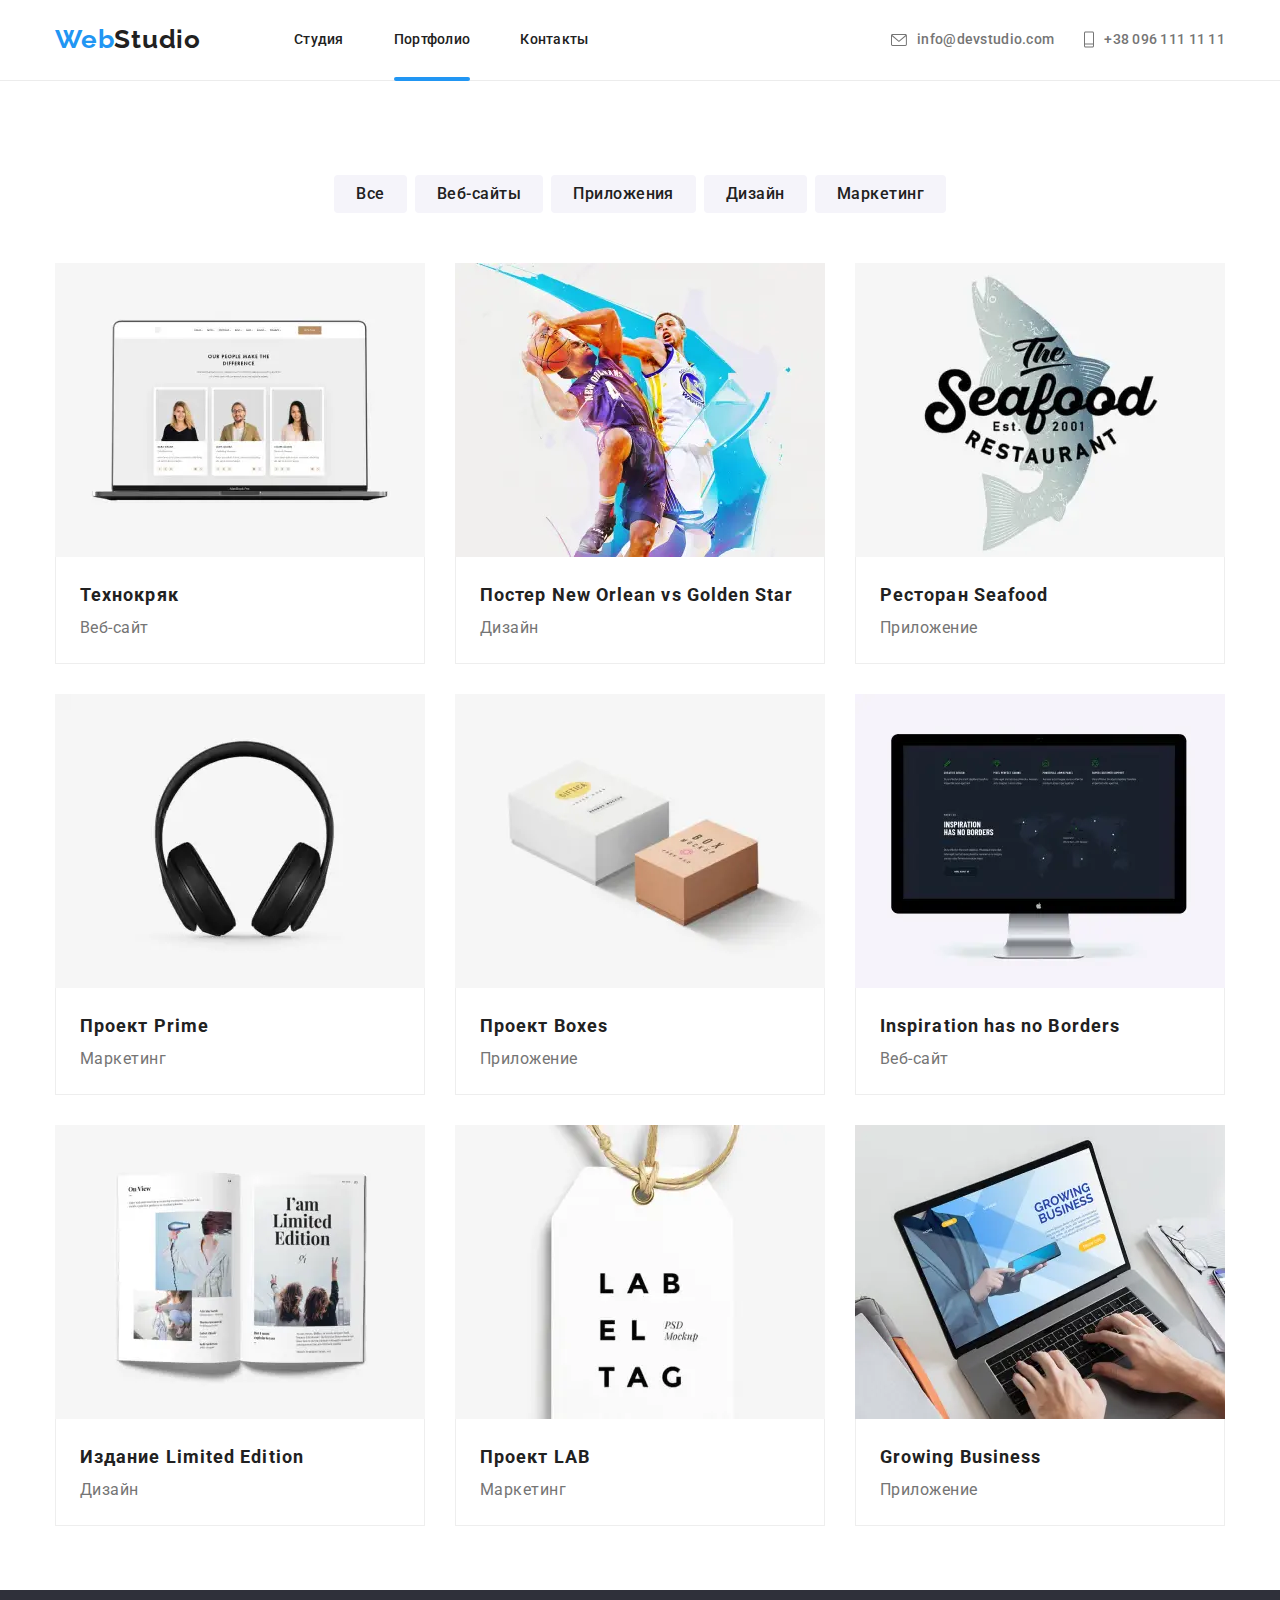
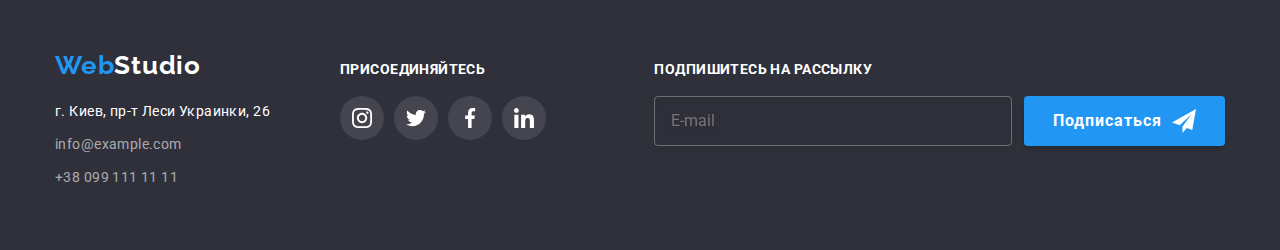
==== commit c0555211: "fix" ====
--- a/portfolio.html
+++ b/portfolio.html
@@ -57,11 +57,67 @@
             >
           </li>
         </ul>
-        <button class="mobile-menu-button" type="button">
+        <button class="mobile-menu-button mob-menu--open" type="button">
           <svg class="mobile-menu-button-icon">
             <use href="./images/symbol-defs.svg#icon-menu"></use>
           </svg>
         </button>
+      </div>
+      <div class="mobile-menu mob-menu is-hidden">
+        <button class="mobile-menu-button-close mob-menu--close" type="button">
+          <svg class="mobile-menu-button-close-icon">
+            <use href="./images/symbol-defs.svg#icon-close"></use>
+          </svg>
+        </button>
+        <nav class="mobile-navigation">
+          <ul class="mobile-navigation-list list">
+            <li class="mobile-navigation-item">
+              <a class="mobile-navigation-link link" href="./index.html"
+                >Студия</a
+              >
+            </li>
+            <li class="mobile-navigation-item">
+              <a
+                class="mobile-navigation-link link mobile-current"
+                href="./portfolio.html"
+                >Портфолио</a
+              >
+            </li>
+            <li class="mobile-navigation-item">
+              <a class="mobile-navigation-link link" href="">Контакты</a>
+            </li>
+          </ul>
+        </nav>
+        <div class="mobile-contacts-wrapper">
+          <ul class="mobile-contacts">
+            <li class="mobile-contacts-item">
+              <a class="mobile-contacts-phone link" href="tel:+380961111111"
+                >+38 096 111 11 11</a
+              >
+            </li>
+            <li class="mobile-contacts-item">
+              <a
+                class="mobile-contacts-email link"
+                href="mailto:info@devstudio.com"
+                >info@devstudio.com</a
+              >
+            </li>
+          </ul>
+          <ul class="mobile-social list">
+            <li class="mobile-social-item">
+              <a class="mobile-social-link link" href="">Instagram</a>
+            </li>
+            <li class="mobile-social-item">
+              <a class="mobile-social-link link" href="">Twitter</a>
+            </li>
+            <li class="mobile-social-item">
+              <a class="mobile-social-link link" href="">Facebook</a>
+            </li>
+            <li class="mobile-social-item">
+              <a class="mobile-social-link link" href="">LinkedIn</a>
+            </li>
+          </ul>
+        </div>
       </div>
     </header>
     <!-- /* -------------------main-------------------------- */ -->
@@ -725,5 +781,6 @@
         </div>
       </div>
     </footer>
+    <script src="./js/mobile-menu.js"></script>
   </body>
 </html>
--- a/css/main.min.css
+++ b/css/main.min.css
@@ -1,2 +1,2 @@
-:root{--accent-color: #2196f3;--main-title-color: #212121;--main-text-color: #757575;--main-background-color: #e5e5e5;--secondary-background-color: #2f303a;--thirdly-background-color: #f5f4fa;--icons-color: #afb1b8;--transition: cubic-bezier(0.4, 0, 0.2, 1)}.visually-hidden{position:absolute;white-space:nowrap;width:1px;height:1px;overflow:hidden;border:0;padding:0;clip:rect(0 0 0 0);clip-path:inset(50%);margin:-1px}p,h1,h2,h3,h4,h5,h6{margin:0}ul{margin:0;padding:0}body{font-family:roboto, sans-serif;color:var(--main-text-color)}.button{cursor:pointer;display:block}.list{padding:0;margin:0;list-style:none}.link{text-decoration:none;transition-property:color, fill, background-color, border;transition-duration:250ms;transition-timing-function:cubic-bezier(0.4, 0, 0.2, 1)}.padding0{padding-top:0}img{display:block;max-width:100%;height:auto}.is-hidden{visibility:hidden;opacity:0;pointer-events:none}.logo{font-weight:bold;font-size:24px;line-height:1.17;letter-spacing:0.03em;font-family:Raleway;font-style:normal;color:#2196f3;padding-top:16px;padding-bottom:16px}@media screen and (min-width: 768px){.logo{margin-right:88px;padding-top:26px;padding-bottom:26px}}@media screen and (min-width: 1200px){.logo{font-size:26px;line-height:1.19;margin-right:93px;padding-top:24px;padding-bottom:25px}}.logo-color{color:var(--main-title-color)}.logo-color-footer{color:white}.container{padding-right:15px;padding-left:15px;margin:0 auto}@media screen and (min-width: 480px){.container{width:480px}}@media screen and (min-width: 768px){.container{width:768px}}@media screen and (min-width: 1200px){.container{width:1200px}}.hero-section{text-align:center;padding-bottom:210px;padding-top:200px;background-color:var(--secondary-background-color)}.section{padding-top:60px;padding-bottom:60px}@media screen and (min-width: 1200px){.section{padding-top:94px;padding-bottom:94px}}.social-list{display:flex;justify-content:center}.social-item{width:44px;height:44px;margin-right:10px}.social-item:last-child{margin-right:0px}.social-link{width:100%;height:100%;display:block;border-radius:50%;color:white;display:flex;align-items:center;justify-content:center}.social-link:hover,.social-link:focus{background-color:var(--accent-color)}.social-link:hover .social-icon,.social-link:focus .social-icon{fill:currentColor}.social-icon{width:20px;height:20px;fill:#afb1b8}.footer-social-link{background-color:rgba(255,255,255,0.1)}.footer-social-link .social-icon{fill:white}.section1-header{visibility:hidden}.section2-header{margin-bottom:50px;font-weight:bold;font-size:36px;line-height:1.17;text-align:center;letter-spacing:0.03em;color:var(--main-title-color)}.list-item-title{font-weight:bold;font-size:18px;line-height:2;letter-spacing:0.06em;color:var(--main-title-color)}.modal-form-header{margin-bottom:12px;font-weight:700;font-size:20px;line-height:1.15;text-align:center;letter-spacing:0.03em;color:var(--main-title-color)}.portfolio-header{visibility:hidden}.section3-header{margin-bottom:50px;text-align:center;font-weight:bold;font-size:36px;line-height:1.17;letter-spacing:0.03em;color:var(--main-title-color)}.header-icon{margin-right:10px}.header-main{border-bottom:1px solid #ececec}.portfolio-header{visibility:hidden}.backdrop{width:100vw;height:100vh;position:fixed;top:0;background:rgba(0,0,0,0.2);transition:visibility 500ms cubic-bezier(0.4, 0, 0.2, 1),opacity 1000ms cubic-bezier(0.4, 0, 0.2, 1)}.modal{position:absolute;width:528px;height:581px;top:50%;left:50%;transform:translate(-50%, -50%) scale(1);background-color:white;box-shadow:1px,0px,2px rgba(0,0,0,0.2),1px,0px,1px rgba(0,0,0,0.14),3px,0px,1px rgba(0,0,0,0.12);border-radius:4px;transition:transform 500ms cubic-bezier(0.4, 0, 0.2, 1);padding:40px}.modal-btn{display:flex;display:block;justify-items:center;align-items:center;width:30px;height:30px;position:absolute;top:8px;right:8px;border:1px solid rgba(0,0,0,0.1);border-radius:50%;background-color:inherit;transition:fill 250ms var(--transition)}.modal-btn:hover{fill:var(--accent-color)}.modal-form{display:flex;flex-direction:column;width:448px;display:block}.modal-form-header{margin-bottom:12px;font-weight:700;font-size:20px;line-height:1.15;text-align:center;letter-spacing:0.03em;color:var(--main-title-color)}.modal-form-field{margin-bottom:10px;font-size:12px;line-height:1.67;letter-spacing:0.01em;color:var(--main-text-color);display:block}.modal-field:nth-child(4){margin-bottom:20px}.modal-form-input{width:100%;height:40px;padding-left:42px;border:1px solid rgba(33,33,33,0.2);border-radius:4px;transition:border-color 250ms linear}.modal-form-input:focus{outline:none;border-color:var(--accent-color)}.modal-form-message:hover,.modal-form-input:focus,.modal-form-message:focus{outline:none;border-color:var(--accent-color)}.modal-form-input-icon{position:absolute;top:50%;left:12px;width:12px;height:12px;transform:translateY(-50%);fill:var(--main-title-color);transition:fill 250ms var(--transition)}.modal-form-input:focus+.modal-form-input-icon{fill:var(--accent-color)}.form-input-wrap:hover .modal-form-input:focus+.modal-form-input-icon{fill:var(--accent-color)}.form-input-wrap{display:block;position:relative}.form-input-wrap:hover .modal-form-input{border-color:var(--accent-color)}.modal-form-message{width:100%;height:120px;padding:12px 16px;border:1px solid rgba(33,33,33,0.2);border-radius:4px;resize:none;transition:border-color 250ms var(--transition)}.modal-form-button{align-self:center;align-items:center;min-width:200px;min-height:50px;border:0;border-radius:4px;font-weight:700;font-size:16px;line-height:1.88;letter-spacing:0.06em;color:white;background-color:var(--accent-color);box-shadow:0px 4px 4px rgba(0,0,0,0.15);transition:background-color 250ms var(--transition);display:block;margin:0 auto}.modal-form-button:hover{background-color:#188ce8}.modal-form-checkbox-label{display:flex;justify-content:center;align-items:center;margin-bottom:30px;font-size:14px;line-height:1.71;letter-spacing:0.03em;color:var(--primary-title-color);cursor:pointer}.modal-check-box:checked+.modal-form-checkbox-label::before{border:none;background-image:url(../images/check.svg)}.modal-form-checkbox-label::before{display:block;content:"";width:16px;height:15px;margin-right:7px;cursor:pointer;border:2px solid var(--main-title-color);border-radius:2px}.modal-form-link{margin-left:5px;text-decoration-line:underline;color:var(--accent-color)}.modal-btn{display:flex;display:block;justify-items:center;align-items:center;width:30px;height:30px;position:absolute;top:8px;right:8px;border:1px solid rgba(0,0,0,0.1);border-radius:50%;background-color:inherit;transition:fill 250ms var(--transition)}.modal-btn:hover,.modal-btn:focus{fill:var(--accent-color)}.header-main{border-bottom:1px solid #ececec}.header-container{display:flex;align-items:center}@media screen and (max-width: 767px){.header-container{justify-content:space-between}}.nav-pos{display:flex;align-items:center}.nav{display:none}@media screen and (min-width: 768px){.nav{display:flex;padding:0;margin:0;list-style:none}}@media screen and (min-width: 1200px){.nav{margin-right:auto}}.nav__item:not(:last-child){margin-right:50px}.nav__link{display:block;padding-top:21px;padding-bottom:21px;position:relative;text-decoration:none;font-weight:500;font-size:14px;line-height:1.14;letter-spacing:0.02em;color:var(--main-title-color);transition-property:color, fill, background-color, border;transition-duration:250ms;transition-timing-function:cubic-bezier(0.4, 0, 0.2, 1)}.nav__link:hover,.nav__link:focus{color:var(--accent-color)}.nav__link.current::after{content:"";display:block;width:100%;height:4px;border-radius:2px;position:absolute;bottom:-1px;background-color:var(--accent-color);bottom:-12px}.header-icon{margin-right:10px;justify-content:center;align-items:center}.nav-contacts{display:none}@media screen and (min-width: 768px){.nav-contacts{display:block;margin-left:auto;justify-content:center;align-items:center;list-style:none;display:block;font-weight:500;font-size:12px;line-height:1.17;letter-spacing:0.02em;color:var(--main-text-color)}}@media screen and (min-width: 1200px){.nav-contacts{display:flex;font-size:14px;line-height:1.14}}.nav-contacts .nav-contacts__item+.nav-contacts__item{margin-left:0px}@media screen and (min-width: 1200px){.nav-contacts .nav-contacts__item+.nav-contacts__item{margin-left:30px}}@media screen and (min-width: 768px){.nav-contacts__item:not(:last-child){margin-bottom:10px}}@media screen and (min-width: 1200px){.nav-contacts__item:not(:last-child){margin-bottom:0}}.nav-contacts__link{display:flex;fill:currentColor;vertical-align:middle;text-decoration:none;color:var(--main-text-color);align-items:center;transition-property:color, fill, background-color, border;transition-duration:250ms;transition-timing-function:cubic-bezier(0.4, 0, 0.2, 1)}.nav-contacts__link:hover,.nav-contacts__link:focus{color:var(--accent-color)}.mobile-menu-button{padding:0;border:none;background-color:transparent;line-height:0;display:block;width:40px;height:40px}@media screen and (min-width: 768px){.mobile-menu-button{display:none}}.mobile-menu-button-icon{width:24px;height:16px}.overlay{padding-top:118px;padding-bottom:118px;background-color:#c4c4c4;background-image:linear-gradient(to right, rgba(47,48,58,0.4), rgba(47,48,58,0.4)),url("/images/phone-hero.jpg");background-size:cover;background-repeat:no-repeat;background-position:center}@media (min-device-pixel-ratio: 2), (-webkit-min-device-pixel-ratio: 2), (min-resolution: 192dpi), (min-resolution: 2dppx){.overlay{background-image:linear-gradient(rgba(47,48,58,0.4), rgba(47,48,58,0.4)),url("/images/phone-hero@2x.jpg")}}@media screen and (min-width: 768px){.overlay{background-image:linear-gradient(rgba(47,48,58,0.4), rgba(47,48,58,0.4)),url("/images/tablet-hero.jpg")}}@media screen and (min-width: 768px) and (min-device-pixel-ratio: 2), screen and (min-width: 768px) and (-webkit-min-device-pixel-ratio: 2), screen and (min-width: 768px) and (min-resolution: 192dpi), screen and (min-width: 768px) and (min-resolution: 2dppx){.overlay{background-image:linear-gradient(rgba(47,48,58,0.4), rgba(47,48,58,0.4)),url("/images/tablet-hero@2x.jpg")}}@media screen and (min-width: 1200px){.overlay{max-width:1600px;margin:0 auto;padding-top:200px;padding-bottom:200px;background-image:linear-gradient(rgba(47,48,58,0.4), rgba(47,48,58,0.4)),url("/images/hero.jpg")}}@media screen and (min-width: 1200px) and (min-device-pixel-ratio: 2), screen and (min-width: 1200px) and (-webkit-min-device-pixel-ratio: 2), screen and (min-width: 1200px) and (min-resolution: 192dpi), screen and (min-width: 1200px) and (min-resolution: 2dppx){.overlay{background-image:linear-gradient(rgba(47,48,58,0.4), rgba(47,48,58,0.4)),url("/images/hero@2x.jpg")}}.hero-title{margin:0 auto 30px;font-weight:900;font-size:26px;line-height:1.62;text-align:center;letter-spacing:0.06em;text-transform:uppercase;color:white}@media screen and (min-width: 480px){.hero-title{width:360px}}@media screen and (min-width: 1200px){.hero-title{width:696px;font-size:44px;line-height:1.36}}.main-btn{border-radius:4px;min-width:200px;padding:10px 32px;border:0px;margin:auto;font-family:inherit;font-weight:bold;font-size:16px;line-height:1.87;display:flex;letter-spacing:0.06em;color:white;background-color:var(--accent-color);cursor:pointer;transition:background-color 250ms cubic-bezier(0.4, 0, 0.2, 1)}.main-btn:hover,.main-btn:focus{box-shadow:0px 4px 4px rgba(0,0,0,0.15);border-radius:4px}.icon-box{display:flex;justify-content:center;align-items:center;margin-bottom:30px;min-height:120px;background-color:var(--thirdly-background-color);border-radius:4px}.icon-box svg{display:flex}@media screen and (min-width: 768px){.section1{display:flex;flex-wrap:wrap;margin-left:-30px}}.section1 .item{margin-bottom:30px}@media screen and (min-width: 768px){.section1 .item{flex-basis:calc(100% / 2 - 30px);margin-left:30px}}@media screen and (min-width: 1200px){.section1 .item{flex-basis:calc(100% / 4 - 30px);margin-bottom:0px}}.section1-header{visibility:hidden}.section1-title{font-weight:bold;font-size:14px;line-height:1.14;letter-spacing:0.03em;text-transform:uppercase;text-align:center;color:var(--main-title-color)}@media screen and (min-width: 768px){.section1-title{text-align:left}}.section1-text{margin-top:10px;font-weight:normal;font-size:14px;line-height:1.75;letter-spacing:0.03em;text-align:left}@media screen and (max-width: 1199px){.about-us-section{display:none}}.section2{display:flex}.section2 .item{position:relative}.section2 .item+.item{margin-left:30px}.section2-header{margin-bottom:50px;font-weight:bold;font-size:36px;line-height:1.17;text-align:center;letter-spacing:0.03em;color:var(--main-title-color)}.about-us-text{font-weight:700;font-size:14px;line-height:1.14;letter-spacing:0.03em;text-transform:uppercase;color:white}.about-us-box{display:flex;width:100%;height:70px;justify-content:center;align-items:center;position:absolute;bottom:0;background:rgba(47,48,58,0.8)}.team{background-color:#f5f4fa}.section3{margin-bottom:-30px}@media screen and (min-width: 768px){.section3{display:flex;flex-wrap:wrap;margin-left:-30px}}@media screen and (min-width: 1200px){.section3{margin-bottom:0}}.item-color{background-color:white}.card-align{padding-top:30px;padding-bottom:30px}.section3 .item{margin-bottom:30px;border-radius:0px 0px 4px 4px;box-shadow:0px 1px 3px rgba(0,0,0,0.12),0px 1px 1px rgba(0,0,0,0.14),0px 2px 1px rgba(0,0,0,0.2);background-color:white}@media screen and (min-width: 768px){.section3 .item{flex-basis:calc(100% / 2 - 30px);margin-left:30px}}@media screen and (min-width: 1200px){.section3 .item{flex-basis:calc(100% / 4 - 30px);margin-left:30px;margin-bottom:0}}.section3 .item+.item{margin-left:0px}@media screen and (min-width: 768px){.section3 .item+.item{margin-left:30px}}.section3-header{margin-bottom:30px;font-weight:700;font-size:28px;line-height:1.19;text-align:center;letter-spacing:0.03em;color:var(--main-title-color)}@media screen and (min-width: 1200px){.section3-header{margin-bottom:50px;font-size:36px;line-height:1.17}}.section3-title{text-align:center;margin-bottom:10px;font-weight:500;font-size:16px;line-height:1.19;letter-spacing:0.03em;color:var(--main-title-color)}.section3-text{text-align:center;margin-bottom:16px;font-weight:normal;font-size:16px;line-height:1.19;letter-spacing:0.03em}.section4-header{margin-bottom:30px;font-weight:700;font-size:28px;line-height:1.19;text-align:center;letter-spacing:0.03em;color:var(--main-title-color)}@media screen and (min-width: 1200px){.section4-header{margin-bottom:50px;font-size:36px;line-height:1.17}}.company-list{display:flex;flex-wrap:wrap;margin-left:-30px;margin-bottom:-30px}@media screen and (min-width: 1200px){.company-list{margin-bottom:0}}.company-list .item{height:92px;margin-left:30px;margin-bottom:30px;flex-basis:calc(100% / 2 - 30px)}@media screen and (min-width: 768px){.company-list .item{flex-basis:calc(100% / 3 - 30px)}}@media screen and (min-width: 1200px){.company-list .item{flex-basis:calc(100% / 6 - 30px);margin-bottom:0}}.company-icon{fill:#afb1b8;transition-property:color, fill;transition-duration:250ms;transition-timing-function:cubic-bezier(0.4, 0, 0.2, 1)}.company-link{display:flex;justify-content:center;align-items:center;height:100%;width:100%;border:1px solid var(--icons-color);border-radius:4px;color:var(--icons-color)}.company-link:hover .company-icon,.company-link:focus .company-icon{fill:var(--accent-color)}.company-link:hover,.company-link:focus{border-color:var(--accent-color)}.footer{background-color:var(--secondary-background-color);padding-top:60px;padding-bottom:60px}.footer-social-title{font-size:14px;line-height:1.14;line-height:100%;text-align:Left;vertical-align:Top;letter-spacing:0.03em;color:#ffffff;margin-bottom:20px;text-transform:uppercase;text-align:center}@media screen and (min-width: 1200px){.footer-social-title{text-align:left}}.footer-address{margin-top:20px;font-weight:normal;font-size:14px;line-height:1.71;letter-spacing:0.03em;font-style:normal;color:white}.address-margin .item+.item{margin-top:9px}.footer-info{font-weight:normal;font-size:14px;line-height:1.71;letter-spacing:0.03em;font-style:normal;color:rgba(255,255,255,0.6)}.join-us-container{margin-bottom:60px}@media screen and (min-width: 1200px){.join-us-container{margin-bottom:0;margin-right:93px}}.subscribe-section{text-align:center}@media screen and (min-width: 1200px){.subscribe-section{text-align:left}}.footer-form{text-align:center}.subscribe-form-input{width:100%;min-height:50px;padding:15px 16px;margin-bottom:20px;border:1px solid rgba(255,255,255,0.3);filter:drop-shadow(0px 4px 4px rgba(0,0,0,0.15));border-radius:4px;background-color:inherit;color:var(--first-background-color)}.subscribe-form-input:focus{outline:none}@media screen and (min-width: 768px){.subscribe-form-input{display:block;width:450px;margin:0 auto 20px}}@media screen and (min-width: 1200px){.subscribe-form-input{display:inline;width:358px;margin:0 12px 0 0}}.subscribe-form-container{display:block;align-items:center;text-align:center}@media screen and (min-width: 1200px){.subscribe-form-container{text-align:left;display:flex}}.subscribe-form-label{font-weight:400;font-size:16px;line-height:1.25;align-items:center;color:rgba(255,255,255,0.6)}.form-btn{margin:0 auto;padding:10px 29px;font-weight:700;font-size:16px;line-height:1.87;display:flex;align-items:center;text-align:center;letter-spacing:0.06em;cursor:pointer;color:white;background:var(--accent-color);box-shadow:0px 4px 4px rgba(0,0,0,0.15);border-radius:4px;border-style:none}.form-btn:hover,.form-btn:focus{background-color:#2196f3}@media screen and (min-width: 1200px){.form-btn:hover,.form-btn:focus{margin-left:12px}}.form-btn-icon{margin-left:10px}@media screen and (min-width: 1200px){.footer-items{display:flex;align-items:baseline;justify-content:space-between}}.footer-logo{margin-right:0px}.footer-wrap{text-align:center}@media screen and (min-width: 768px){.footer-wrap{display:flex;align-items:baseline;justify-content:space-around}}@media screen and (min-width: 1200px){.footer-wrap{text-align:left}}.footer-inf{margin-bottom:60px}@media screen and (min-width: 1200px){.footer-inf{margin-right:70px;margin-bottom:0px}}.btn-list{display:flex;flex-wrap:wrap;margin-bottom:40px}@media screen and (min-width: 768px){.btn-list{justify-content:center}}.btn-list .item+.item{margin-left:8px}@media screen and (max-width: 767px){.btn-list .item:nth-child(4){margin-left:0px}}@media screen and (max-width: 767px){.btn-list .item:nth-child(-n+3){margin-bottom:8px}}.help-btn{padding:6px 22px;min-width:73px;border-radius:4px;border:0;font-family:inherit;font-weight:500;font-size:16px;line-height:1.62;text-align:center;letter-spacing:0.03em;cursor:pointer;color:var(--main-title-color);background-color:#f5f4fa;transition-property:color, background-color, box-shadow;transition-duration:250ms;transition-timing-function:cubic-bezier(0.4, 0, 0.2, 1)}.help-btn:hover,.help-btn:focus{box-shadow:0px 3px 1px rgba(0,0,0,0.1),0px 1px 2px rgba(0,0,0,0.08),0px 2px 2px rgba(0,0,0,0.12);font-family:inherit;color:white;background-color:var(--accent-color)}.list-item-title{font-weight:bold;font-size:18px;line-height:2;letter-spacing:0.06em;color:var(--main-title-color)}.list-item-text{margin-top:4x;color:#757575;font-weight:normal;font-size:16px;line-height:1.87;letter-spacing:0.03em}.help-card-align{padding-top:20px;padding-bottom:20px;padding-left:24px;padding-right:24px;border-right:1px solid #eeeeee;border-bottom:1px solid #eeeeee;border-left:1px solid #eeeeee}@media screen and (min-width: 768px){.help-card-align{flex-grow:1}}.help-card-list{margin-bottom:-30px}.help-card-list .item:hover,.help-card-list .item:focus{box-shadow:0px 1px 3px rgba(0,0,0,0.12),0px 1px 1px rgba(0,0,0,0.14),0px 2px 1px rgba(0,0,0,0.2);cursor:pointer}@media screen and (min-width: 768px){.help-card-list{display:flex;flex-wrap:wrap;margin-left:-30px}}.help-card-list .item{margin-bottom:30px;background:var(--primary-title-color);border-radius:0px 0px 4px 4px;transition-property:box-shadow;transition-duration:250ms;transition-timing-function:cubic-bezier(0.4, 0, 0.2, 1)}@media screen and (min-width: 768px){.help-card-list .item{display:flex;flex-basis:calc(100% / 2 - 30px);margin-left:30px}}@media screen and (min-width: 1200px){.help-card-list .item{flex-basis:calc(100% / 3 - 30px)}}@media screen and (min-width: 1200px){.help-card-list .item:nth-child(3n){margin-right:0px}}@media screen and (min-width: 1200px){.help-card-list .item:nth-child(n+7){margin-bottom:0}}.help-card-list .link{transition:transform 250ms cubic-bezier(0.4, 0, 0.2, 1)}.help-box-link{display:flex;flex-direction:column}.help-box-link:hover .service-box-text{transform:translateY(-100%)}.service-box-text{padding:63px 24px;width:100%;height:100%;position:absolute;top:100%;left:0;font-size:18px;line-height:1.56;letter-spacing:0.03em;color:white;background-color:rgba(33,150,243,0.9);transition:transform 250ms cubic-bezier(0.47, 0, 0.745, 0.715);overflow-y:scroll}.help-box-align{position:relative;overflow:hidden}
+:root{--accent-color: #2196f3;--main-title-color: #212121;--main-text-color: #757575;--main-background-color: #e5e5e5;--secondary-background-color: #2f303a;--thirdly-background-color: #f5f4fa;--icons-color: #afb1b8;--transition: cubic-bezier(0.4, 0, 0.2, 1)}.visually-hidden{position:absolute;white-space:nowrap;width:1px;height:1px;overflow:hidden;border:0;padding:0;clip:rect(0 0 0 0);clip-path:inset(50%);margin:-1px}p,h1,h2,h3,h4,h5,h6{margin:0}ul{margin:0;padding:0;list-style:none}body{font-family:roboto, sans-serif;color:var(--main-text-color)}.button{cursor:pointer;display:block}.list{padding:0;margin:0;list-style:none}.link{text-decoration:none;transition-property:color, fill, background-color, border;transition-duration:250ms;transition-timing-function:cubic-bezier(0.4, 0, 0.2, 1)}.padding0{padding-top:0}img{display:block;max-width:100%;height:auto}.is-hidden{visibility:hidden;opacity:0;pointer-events:none}.logo{font-weight:bold;font-size:24px;line-height:1.17;letter-spacing:0.03em;font-family:Raleway;font-style:normal;color:#2196f3;padding-top:16px;padding-bottom:16px}@media screen and (min-width: 768px){.logo{margin-right:88px;padding-top:26px;padding-bottom:26px}}@media screen and (min-width: 1200px){.logo{font-size:26px;line-height:1.19;margin-right:93px;padding-top:24px;padding-bottom:25px}}.logo-color{color:var(--main-title-color)}.logo-color-footer{color:white}.container{padding-right:15px;padding-left:15px;margin:0 auto}@media screen and (min-width: 480px){.container{width:480px}}@media screen and (min-width: 768px){.container{width:768px}}@media screen and (min-width: 1200px){.container{width:1200px}}.hero-section{text-align:center;padding-bottom:210px;padding-top:200px;background-color:var(--secondary-background-color)}.section{padding-top:60px;padding-bottom:60px}@media screen and (min-width: 1200px){.section{padding-top:94px;padding-bottom:94px}}.social-list{display:flex;justify-content:center}.social-item{width:44px;height:44px;margin-right:10px}.social-item:last-child{margin-right:0px}.social-link{width:100%;height:100%;display:block;border-radius:50%;color:white;display:flex;align-items:center;justify-content:center}.social-link:hover,.social-link:focus{background-color:var(--accent-color)}.social-link:hover .social-icon,.social-link:focus .social-icon{fill:currentColor}.social-icon{width:20px;height:20px;fill:#afb1b8}.footer-social-link{background-color:rgba(255,255,255,0.1)}.footer-social-link .social-icon{fill:white}.section1-header{visibility:hidden}.section2-header{margin-bottom:50px;font-weight:bold;font-size:36px;line-height:1.17;text-align:center;letter-spacing:0.03em;color:var(--main-title-color)}.list-item-title{font-weight:bold;font-size:18px;line-height:2;letter-spacing:0.06em;color:var(--main-title-color)}.modal-form-header{margin-bottom:12px;font-weight:700;font-size:20px;line-height:1.15;text-align:center;letter-spacing:0.03em;color:var(--main-title-color)}.portfolio-header{visibility:hidden}.section3-header{margin-bottom:50px;text-align:center;font-weight:bold;font-size:36px;line-height:1.17;letter-spacing:0.03em;color:var(--main-title-color)}.header-icon{margin-right:10px}.header-main{border-bottom:1px solid #ececec}.portfolio-header{visibility:hidden}.backdrop{width:100vw;height:100vh;position:fixed;top:0;background:rgba(0,0,0,0.2);transition:visibility 500ms cubic-bezier(0.4, 0, 0.2, 1),opacity 1000ms cubic-bezier(0.4, 0, 0.2, 1)}.modal{position:absolute;width:100%;min-height:581px;top:50%;left:50%;transform:translate(-50%, -50%) scale(1);background-color:white;box-shadow:0px 1px 3px rgba(0,0,0,0.12),0px 1px 1px rgba(0,0,0,0.14),0px 2px 1px rgba(0,0,0,0.2);border-radius:4px;transition:transform 500ms cubic-bezier(0.4, 0, 0.2, 1);padding:40px}@media screen and (min-width: 480px){.modal{width:450px}}@media screen and (min-width: 1200px){.modal{width:528px}}.modal-btn{display:flex;display:block;justify-items:center;align-items:center;width:30px;height:30px;position:absolute;top:8px;right:8px;border:1px solid rgba(0,0,0,0.1);border-radius:50%;background-color:inherit;transition:fill 250ms var(--transition)}.modal-btn:hover{fill:var(--accent-color)}.modal-form-checkbox-label{position:relative;padding-left:24px}@media screen and (min-width: 1200px){.modal-form-checkbox-label{padding-left:0}}.modal-form-checkbox-label::before{position:absolute;top:2px;left:0;display:block;content:"";width:16px;height:15px;margin-right:7px;cursor:pointer;border:2px solid var(--primery-title-color);border-radius:2px;transition:border-color 250ms var(--transition-timing)}@media screen and (min-width: 480px){.modal-form-checkbox-label::before{top:0}}@media screen and (min-width: 1200px){.modal-form-checkbox-label::before{position:static}}.modal-form-checkbox-label:hover::before{border-color:var(--links-hover-color)}.modal-check-box:focus+.modal-form-checkbox-label::before{border-color:var(--links-hover-color)}.modal-check-box:checked+.modal-form-checkbox-label::before{border:none;background-image:url(../img/check.svg)}@media screen and (min-width: 480px){.modal-form-checkbox-label{display:flex;justify-content:center;align-items:center;margin-bottom:30px;font-size:12px;line-height:1.17;letter-spacing:0.03em;color:var(--primery-text-color);cursor:pointer}}@media screen and (min-width: 1200px){.modal-form-checkbox-label{font-size:14px;line-height:1.71}}.modal-form{display:flex;flex-direction:column}.modal-form-header{margin-bottom:12px;font-weight:700;font-size:20px;line-height:1.15;text-align:center;letter-spacing:0.03em;color:var(--main-title-color)}.modal-form-field{margin-bottom:10px;font-size:12px;line-height:1.67;letter-spacing:0.01em;color:var(--main-text-color);display:block}.modal-form-field .modal-form-message{margin-bottom:10px}.modal-field:nth-child(4){margin-bottom:20px}.modal-form-input{width:100%;height:40px;padding-left:42px;border:1px solid rgba(33,33,33,0.2);border-radius:4px;transition:border-color 250ms linear}.modal-form-input:focus{outline:none;border-color:var(--accent-color)}.modal-form-message:hover,.modal-form-input:focus,.modal-form-message:focus{outline:none;border-color:var(--accent-color)}.modal-form-input-icon{position:absolute;top:50%;left:12px;width:12px;height:12px;transform:translateY(-50%);fill:var(--main-title-color);transition:fill 250ms var(--transition)}.modal-form-input:focus+.modal-form-input-icon{fill:var(--accent-color)}.form-input-wrap:hover .modal-form-input:focus+.modal-form-input-icon{fill:var(--accent-color)}.form-input-wrap{display:block;position:relative}.form-input-wrap:hover .modal-form-input{border-color:var(--accent-color)}.modal-form-message{width:100%;height:120px;padding:12px 16px;border:1px solid rgba(33,33,33,0.2);border-radius:4px;resize:none;transition:border-color 250ms var(--transition)}.modal-form-button{align-self:center;align-items:center;min-width:200px;min-height:50px;border:0;border-radius:4px;font-weight:700;font-size:16px;line-height:1.88;letter-spacing:0.06em;color:white;background-color:var(--accent-color);box-shadow:0px 4px 4px rgba(0,0,0,0.15);transition:background-color 250ms var(--transition);display:block;margin:0 auto}.modal-form-button:hover{background-color:#188ce8}.modal-form-checkbox-label{position:relative;justify-content:center;align-items:center;margin-bottom:30px;font-size:14px;line-height:1.71;letter-spacing:0.03em;color:var(--primary-title-color);cursor:pointer}.modal-check-box:checked+.modal-form-checkbox-label::before{border:none;background-image:url(../images/check.svg)}.modal-form-checkbox-label::before{display:block;content:"";width:16px;height:15px;margin-right:7px;cursor:pointer;border:2px solid var(--main-title-color);border-radius:2px}@media screen and (min-width: 480px){.modal-form-checkbox-label{display:flex;justify-content:center;align-items:center;margin-bottom:30px;font-size:12px;line-height:1.17;letter-spacing:0.03em;color:var(--main-text-color);cursor:pointer}}@media screen and (min-width: 1200px){.modal-form-checkbox-label{font-size:14px;line-height:1.71}}.modal-form-link{text-decoration-line:underline;color:var(--accent-color)}@media screen and (min-width: 480px){.modal-form-link{margin-left:5px}}.modal-btn{display:flex;display:block;justify-items:center;align-items:center;width:30px;height:30px;position:absolute;top:8px;right:8px;border:1px solid rgba(0,0,0,0.1);border-radius:50%;background-color:inherit;transition:fill 250ms var(--transition)}.modal-btn:hover,.modal-btn:focus{fill:var(--accent-color)}.header-main{border-bottom:1px solid #ececec}.header-container{display:flex;align-items:center}@media screen and (max-width: 767px){.header-container{justify-content:space-between}}.nav-pos{display:flex;align-items:center}.nav{display:none}@media screen and (min-width: 768px){.nav{display:flex;padding:0;margin:0;list-style:none}}@media screen and (min-width: 1200px){.nav{margin-right:auto}}.nav__item:not(:last-child){margin-right:50px}.nav__link{display:block;padding-top:21px;padding-bottom:21px;position:relative;text-decoration:none;font-weight:500;font-size:14px;line-height:1.14;letter-spacing:0.02em;color:var(--main-title-color);transition-property:color, fill, background-color, border;transition-duration:250ms;transition-timing-function:cubic-bezier(0.4, 0, 0.2, 1)}.nav__link:hover,.nav__link:focus{color:var(--accent-color)}.nav__link.current::after{content:"";display:block;width:100%;height:4px;border-radius:2px;position:absolute;bottom:-1px;background-color:var(--accent-color);bottom:-12px}.header-icon{margin-right:10px;justify-content:center;align-items:center}.nav-contacts{display:none}@media screen and (min-width: 768px){.nav-contacts{display:block;margin-left:auto;justify-content:center;align-items:center;list-style:none;display:block;font-weight:500;font-size:12px;line-height:1.17;letter-spacing:0.02em;color:var(--main-text-color)}}@media screen and (min-width: 1200px){.nav-contacts{display:flex;font-size:14px;line-height:1.14}}.nav-contacts .nav-contacts__item+.nav-contacts__item{margin-left:0px}@media screen and (min-width: 1200px){.nav-contacts .nav-contacts__item+.nav-contacts__item{margin-left:30px}}@media screen and (min-width: 768px){.nav-contacts__item:not(:last-child){margin-bottom:10px}}@media screen and (min-width: 1200px){.nav-contacts__item:not(:last-child){margin-bottom:0}}.nav-contacts__link{display:flex;fill:currentColor;vertical-align:middle;text-decoration:none;color:var(--main-text-color);align-items:center;transition-property:color, fill, background-color, border;transition-duration:250ms;transition-timing-function:cubic-bezier(0.4, 0, 0.2, 1)}.nav-contacts__link:hover,.nav-contacts__link:focus{color:var(--accent-color)}.mobile-menu-button{padding:0;border:none;background-color:transparent;line-height:0;display:block;width:40px;height:40px}@media screen and (min-width: 768px){.mobile-menu-button{display:none}}.mobile-menu-button-icon{width:24px;height:16px;transition:fill 250ms var(--transition)}.mobile-menu-button:hover .mobile-menu-button-icon,.mobile-menu-button:focus .mobile-menu-button-icon{fill:var(--accent-color)}.mobile-menu{position:fixed;top:0;z-index:5;display:flex;flex-direction:column;width:100vw;height:100vh;padding:48px 0 48px 40px;background-color:white;transition:visibility 250ms var(--transition),opacity 250ms var(--transition)}@media screen and (min-width: 768px){.mobile-menu{display:none}}.mobile-menu-button-close{position:absolute;top:10px;right:15px;display:flex;align-items:center;justify-content:center;width:40px;height:40px;padding:0;border:none;line-height:0;background-color:transparent}.mobile-menu-button-close:hover .mobile-menu-button-close-icon,.mobile-menu-button-close:focus .mobile-menu-button-close-icon{fill:var(--accent-color)}.mobile-menu-button-close-icon{width:11px;height:11px;fill:var(--main-title-color);transition:fill 250ms var(--transition)}.mobile-contacts-wrapper{margin-top:auto}.mobile-navigation-item:not(:last-child){margin-bottom:32px}.mobile-navigation-link{display:block;font-weight:500;font-size:8vw;line-height:1.76;letter-spacing:0.02em;color:var(--main-title-color);transition:color 250ms var(--transition)}.mobile-navigation-link:hover,.mobile-navigation-link:focus{color:var(--accent-color)}@media screen and (min-width: 480px){.mobile-navigation-link{font-size:40px}}.mobile-navigation-link.mobile-current{color:var(--accent-color)}.mobile-contacts{margin-bottom:64px}.mobile-contacts-item:first-child{margin-bottom:32px}.mobile-contacts-phone{font-weight:500;font-size:8vw;line-height:1.78;letter-spacing:0.02em;color:var(--accent-color)}@media screen and (min-width: 480px){.mobile-contacts-phone{font-size:34px}}.mobile-contacts-email{font-weight:500;font-size:5vw;line-height:28px;letter-spacing:1.67;color:var(--primery-text-color)}@media screen and (min-width: 480px){.mobile-contacts-email{font-size:24px}}.mobile-social{display:flex;flex-wrap:wrap}.mobile-social-item:not(:last-child){margin-right:10px;padding-right:10px;border-right:1px solid rgba(33,33,33,0.2)}@media screen and (max-width: 396px){.mobile-social-item:first-child{margin-bottom:10px}}.mobile-social-link{font-weight:500;font-size:18px;line-height:1.22;letter-spacing:0.02em;color:var(--accent-color)}.overlay{padding-top:118px;padding-bottom:118px;background-color:#c4c4c4;background-image:linear-gradient(to right, rgba(47,48,58,0.4), rgba(47,48,58,0.4)),url(../images/phone-hero.jpg);background-size:cover;background-repeat:no-repeat;background-position:center}@media (min-device-pixel-ratio: 2), (-webkit-min-device-pixel-ratio: 2), (min-resolution: 192dpi), (min-resolution: 2dppx){.overlay{background-image:linear-gradient(rgba(47,48,58,0.4), rgba(47,48,58,0.4)),url(../images/phone-hero@2x.jpg)}}@media screen and (min-width: 768px){.overlay{background-image:linear-gradient(rgba(47,48,58,0.4), rgba(47,48,58,0.4)),url(../images/tablet-hero.jpg)}}@media screen and (min-width: 768px) and (min-device-pixel-ratio: 2), screen and (min-width: 768px) and (-webkit-min-device-pixel-ratio: 2), screen and (min-width: 768px) and (min-resolution: 192dpi), screen and (min-width: 768px) and (min-resolution: 2dppx){.overlay{background-image:linear-gradient(rgba(47,48,58,0.4), rgba(47,48,58,0.4)),url(../images/tablet-hero@2x.jpg)}}@media screen and (min-width: 1200px){.overlay{max-width:1600px;margin:0 auto;padding-top:200px;padding-bottom:200px;background-image:linear-gradient(rgba(47,48,58,0.4), rgba(47,48,58,0.4)),url(../images/hero.jpg)}}@media screen and (min-width: 1200px) and (min-device-pixel-ratio: 2), screen and (min-width: 1200px) and (-webkit-min-device-pixel-ratio: 2), screen and (min-width: 1200px) and (min-resolution: 192dpi), screen and (min-width: 1200px) and (min-resolution: 2dppx){.overlay{background-image:linear-gradient(rgba(47,48,58,0.4), rgba(47,48,58,0.4)),url(../images/hero@2x.jpg)}}.hero-title{margin:0 auto 30px;font-weight:900;font-size:26px;line-height:1.62;text-align:center;letter-spacing:0.06em;text-transform:uppercase;color:white}@media screen and (min-width: 480px){.hero-title{width:360px}}@media screen and (min-width: 1200px){.hero-title{width:696px;font-size:44px;line-height:1.36}}.main-btn{border-radius:4px;min-width:200px;padding:10px 32px;border:0px;margin:auto;font-family:inherit;font-weight:bold;font-size:16px;line-height:1.87;display:flex;letter-spacing:0.06em;color:white;background-color:var(--accent-color);cursor:pointer;transition:background-color 250ms cubic-bezier(0.4, 0, 0.2, 1)}.main-btn:hover,.main-btn:focus{box-shadow:0px 4px 4px rgba(0,0,0,0.15);border-radius:4px}.icon-box{display:flex;min-height:120px;justify-content:center;align-items:center;margin-bottom:30px;border-radius:4px;background-color:var(--thirdly-background-color)}@media screen and (min-width: 768px){.section1{display:flex;flex-wrap:wrap;margin-left:-30px;padding-bottom:0px}}.benefits-section{padding-bottom:0px}.section1 .item{margin-bottom:30px}@media screen and (min-width: 768px){.section1 .item{flex-basis:calc(100% / 2 - 30px);margin-left:30px}}@media screen and (min-width: 1200px){.section1 .item{flex-basis:calc(100% / 4 - 30px);margin-bottom:0px}}.section1-header{visibility:hidden}.section1-title{font-weight:bold;font-size:14px;line-height:1.14;letter-spacing:0.03em;text-transform:uppercase;text-align:center;color:var(--main-title-color)}@media screen and (min-width: 768px){.section1-title{text-align:left}}.section1-text{margin-top:10px;font-weight:normal;font-size:14px;line-height:1.75;letter-spacing:0.03em;text-align:left}@media screen and (max-width: 1199px){.about-us-section{display:none}}.section2{display:flex}.section2 .item{position:relative}.section2 .item+.item{margin-left:30px}.section2-header{margin-bottom:50px;font-weight:bold;font-size:36px;line-height:1.17;text-align:center;letter-spacing:0.03em;color:var(--main-title-color)}.about-us-text{font-weight:700;font-size:14px;line-height:1.14;letter-spacing:0.03em;text-transform:uppercase;color:white}.about-us-box{display:flex;width:100%;height:70px;justify-content:center;align-items:center;position:absolute;bottom:0;background:rgba(47,48,58,0.8)}.team{background-color:#f5f4fa}.section3{margin-bottom:-30px}@media screen and (min-width: 768px){.section3{display:flex;flex-wrap:wrap;margin-left:-30px}}@media screen and (min-width: 1200px){.section3{margin-bottom:0}}.item-color{background-color:white}.card-align{padding-top:30px;padding-bottom:30px}.section3 .item{margin-bottom:30px;border-radius:0px 0px 4px 4px;box-shadow:0px 1px 3px rgba(0,0,0,0.12),0px 1px 1px rgba(0,0,0,0.14),0px 2px 1px rgba(0,0,0,0.2);background-color:white}@media screen and (min-width: 768px){.section3 .item{flex-basis:calc(100% / 2 - 30px);margin-left:30px}}@media screen and (min-width: 1200px){.section3 .item{flex-basis:calc(100% / 4 - 30px);margin-left:30px;margin-bottom:0}}.section3 .item+.item{margin-left:0px}@media screen and (min-width: 768px){.section3 .item+.item{margin-left:30px}}.section3-header{margin-bottom:30px;font-weight:700;font-size:28px;line-height:1.19;text-align:center;letter-spacing:0.03em;color:var(--main-title-color)}@media screen and (min-width: 1200px){.section3-header{margin-bottom:50px;font-size:36px;line-height:1.17}}.section3-title{text-align:center;margin-bottom:10px;font-weight:500;font-size:16px;line-height:1.19;letter-spacing:0.03em;color:var(--main-title-color)}.section3-text{text-align:center;margin-bottom:16px;font-weight:normal;font-size:16px;line-height:1.19;letter-spacing:0.03em}.section4-header{margin-bottom:30px;font-weight:700;font-size:28px;line-height:1.19;text-align:center;letter-spacing:0.03em;color:var(--main-title-color)}@media screen and (min-width: 1200px){.section4-header{margin-bottom:50px;font-size:36px;line-height:1.17}}.company-list{display:flex;flex-wrap:wrap;margin-left:-30px;margin-bottom:-30px}@media screen and (min-width: 1200px){.company-list{margin-bottom:0}}.company-list .item{height:92px;margin-left:30px;margin-bottom:30px;flex-basis:calc(100% / 2 - 30px)}@media screen and (min-width: 768px){.company-list .item{flex-basis:calc(100% / 3 - 30px)}}@media screen and (min-width: 1200px){.company-list .item{flex-basis:calc(100% / 6 - 30px);margin-bottom:0}}.company-icon{fill:#afb1b8;transition-property:color, fill;transition-duration:250ms;transition-timing-function:cubic-bezier(0.4, 0, 0.2, 1)}.company-link{display:flex;justify-content:center;align-items:center;height:100%;width:100%;border:1px solid var(--icons-color);border-radius:4px;color:var(--icons-color)}.company-link:hover .company-icon,.company-link:focus .company-icon{fill:var(--accent-color)}.company-link:hover,.company-link:focus{border-color:var(--accent-color)}.footer{background-color:var(--secondary-background-color);padding-top:60px;padding-bottom:60px}.footer-social-title{font-size:14px;line-height:1.14;line-height:100%;text-align:Left;vertical-align:Top;letter-spacing:0.03em;color:#ffffff;margin-bottom:20px;text-transform:uppercase;text-align:center}@media screen and (min-width: 1200px){.footer-social-title{text-align:left}}.footer-address{margin-top:20px;font-weight:normal;font-size:14px;line-height:1.71;letter-spacing:0.03em;font-style:normal;color:white}.address-margin .item+.item{margin-top:9px}.footer-info{font-weight:normal;font-size:14px;line-height:1.71;letter-spacing:0.03em;font-style:normal;color:rgba(255,255,255,0.6)}.join-us-container{margin-bottom:60px}@media screen and (min-width: 1200px){.join-us-container{margin-bottom:0;margin-right:93px}}.subscribe-section{text-align:center}@media screen and (min-width: 1200px){.subscribe-section{text-align:left}}.footer-form{text-align:center}.subscribe-form-input{width:100%;min-height:50px;padding:15px 16px;margin-bottom:20px;border:1px solid rgba(255,255,255,0.3);filter:drop-shadow(0px 4px 4px rgba(0,0,0,0.15));border-radius:4px;background-color:inherit;color:var(--first-background-color)}.subscribe-form-input:focus{outline:none}@media screen and (min-width: 768px){.subscribe-form-input{display:block;width:450px;margin:0 auto 20px}}@media screen and (min-width: 1200px){.subscribe-form-input{display:inline;width:358px;margin:0 12px 0 0}}.subscribe-form-container{display:block;align-items:center;text-align:center}@media screen and (min-width: 1200px){.subscribe-form-container{text-align:left;display:flex}}.subscribe-form-label{font-weight:400;font-size:16px;line-height:1.25;align-items:center;color:rgba(255,255,255,0.6)}.form-btn{margin:0 auto;padding:10px 29px;font-weight:700;font-size:16px;line-height:1.87;display:flex;align-items:center;text-align:center;letter-spacing:0.06em;cursor:pointer;color:white;background:var(--accent-color);box-shadow:0px 4px 4px rgba(0,0,0,0.15);border-radius:4px;border-style:none}.form-btn:hover,.form-btn:focus{background-color:#2196f3}@media screen and (min-width: 1200px){.form-btn:hover,.form-btn:focus{margin-left:12px}}.form-btn-icon{margin-left:10px}@media screen and (min-width: 1200px){.footer-items{display:flex;align-items:baseline;justify-content:space-between}}.footer-logo{margin-right:0px}.footer-wrap{text-align:center}@media screen and (min-width: 768px){.footer-wrap{display:flex;align-items:baseline;justify-content:space-around}}@media screen and (min-width: 1200px){.footer-wrap{text-align:left}}.footer-inf{margin-bottom:60px}@media screen and (min-width: 1200px){.footer-inf{margin-right:70px;margin-bottom:0px}}.btn-list{display:flex;flex-wrap:wrap;margin-bottom:40px}@media screen and (min-width: 768px){.btn-list{justify-content:center;margin-bottom:30px}}@media screen and (min-width: 1200px){.btn-list{margin-bottom:50px}}.btn-list .item+.item{margin-left:8px}@media screen and (max-width: 767px){.btn-list .item:nth-child(4){margin-left:0px}}@media screen and (max-width: 767px){.btn-list .item:nth-child(-n+3){margin-bottom:8px}}.help-btn{padding:6px 22px;min-width:73px;border-radius:4px;border:0;font-family:inherit;font-weight:500;font-size:16px;line-height:1.62;text-align:center;letter-spacing:0.03em;cursor:pointer;color:var(--main-title-color);background-color:#f5f4fa;transition-property:color, background-color, box-shadow;transition-duration:250ms;transition-timing-function:cubic-bezier(0.4, 0, 0.2, 1)}.help-btn:hover,.help-btn:focus{box-shadow:0px 3px 1px rgba(0,0,0,0.1),0px 1px 2px rgba(0,0,0,0.08),0px 2px 2px rgba(0,0,0,0.12);font-family:inherit;color:white;background-color:var(--accent-color)}.list-item-title{font-weight:bold;font-size:18px;line-height:2;letter-spacing:0.06em;color:var(--main-title-color)}.list-item-text{margin-top:4x;color:#757575;font-weight:normal;font-size:16px;line-height:1.87;letter-spacing:0.03em}.help-card-align{padding-top:20px;padding-bottom:20px;padding-left:24px;padding-right:24px;border-right:1px solid #eeeeee;border-bottom:1px solid #eeeeee;border-left:1px solid #eeeeee}@media screen and (min-width: 768px){.help-card-align{flex-grow:1}}.help-card-list{margin-bottom:-30px}.help-card-list .item:hover,.help-card-list .item:focus{box-shadow:0px 1px 3px rgba(0,0,0,0.12),0px 1px 1px rgba(0,0,0,0.14),0px 2px 1px rgba(0,0,0,0.2);cursor:pointer}@media screen and (min-width: 768px){.help-card-list{display:flex;flex-wrap:wrap;margin-left:-30px}}.help-card-list .item{margin-bottom:30px;background:var(--primary-title-color);border-radius:0px 0px 4px 4px;transition-property:box-shadow;transition-duration:250ms;transition-timing-function:cubic-bezier(0.4, 0, 0.2, 1)}@media screen and (min-width: 768px){.help-card-list .item{display:flex;flex-basis:calc(100% / 2 - 30px);margin-left:30px}}@media screen and (min-width: 1200px){.help-card-list .item{flex-basis:calc(100% / 3 - 30px)}}@media screen and (min-width: 1200px){.help-card-list .item:nth-child(3n){margin-right:0px}}@media screen and (min-width: 1200px){.help-card-list .item:nth-child(n+7){margin-bottom:0}}.help-card-list .link{transition:transform 250ms cubic-bezier(0.4, 0, 0.2, 1)}.help-box-link{display:flex;flex-direction:column;flex-basis:370px}.help-box-link:hover .service-box-text{transform:translateY(-100%)}.service-box-text{padding:63px 24px;width:100%;height:100%;position:absolute;top:100%;left:0;font-size:18px;line-height:1.56;letter-spacing:0.03em;color:white;background-color:rgba(33,150,243,0.9);transition:transform 250ms cubic-bezier(0.47, 0, 0.745, 0.715);overflow-y:scroll}.help-box-align{position:relative;overflow:hidden}
 /*# sourceMappingURL=main.min.css.map */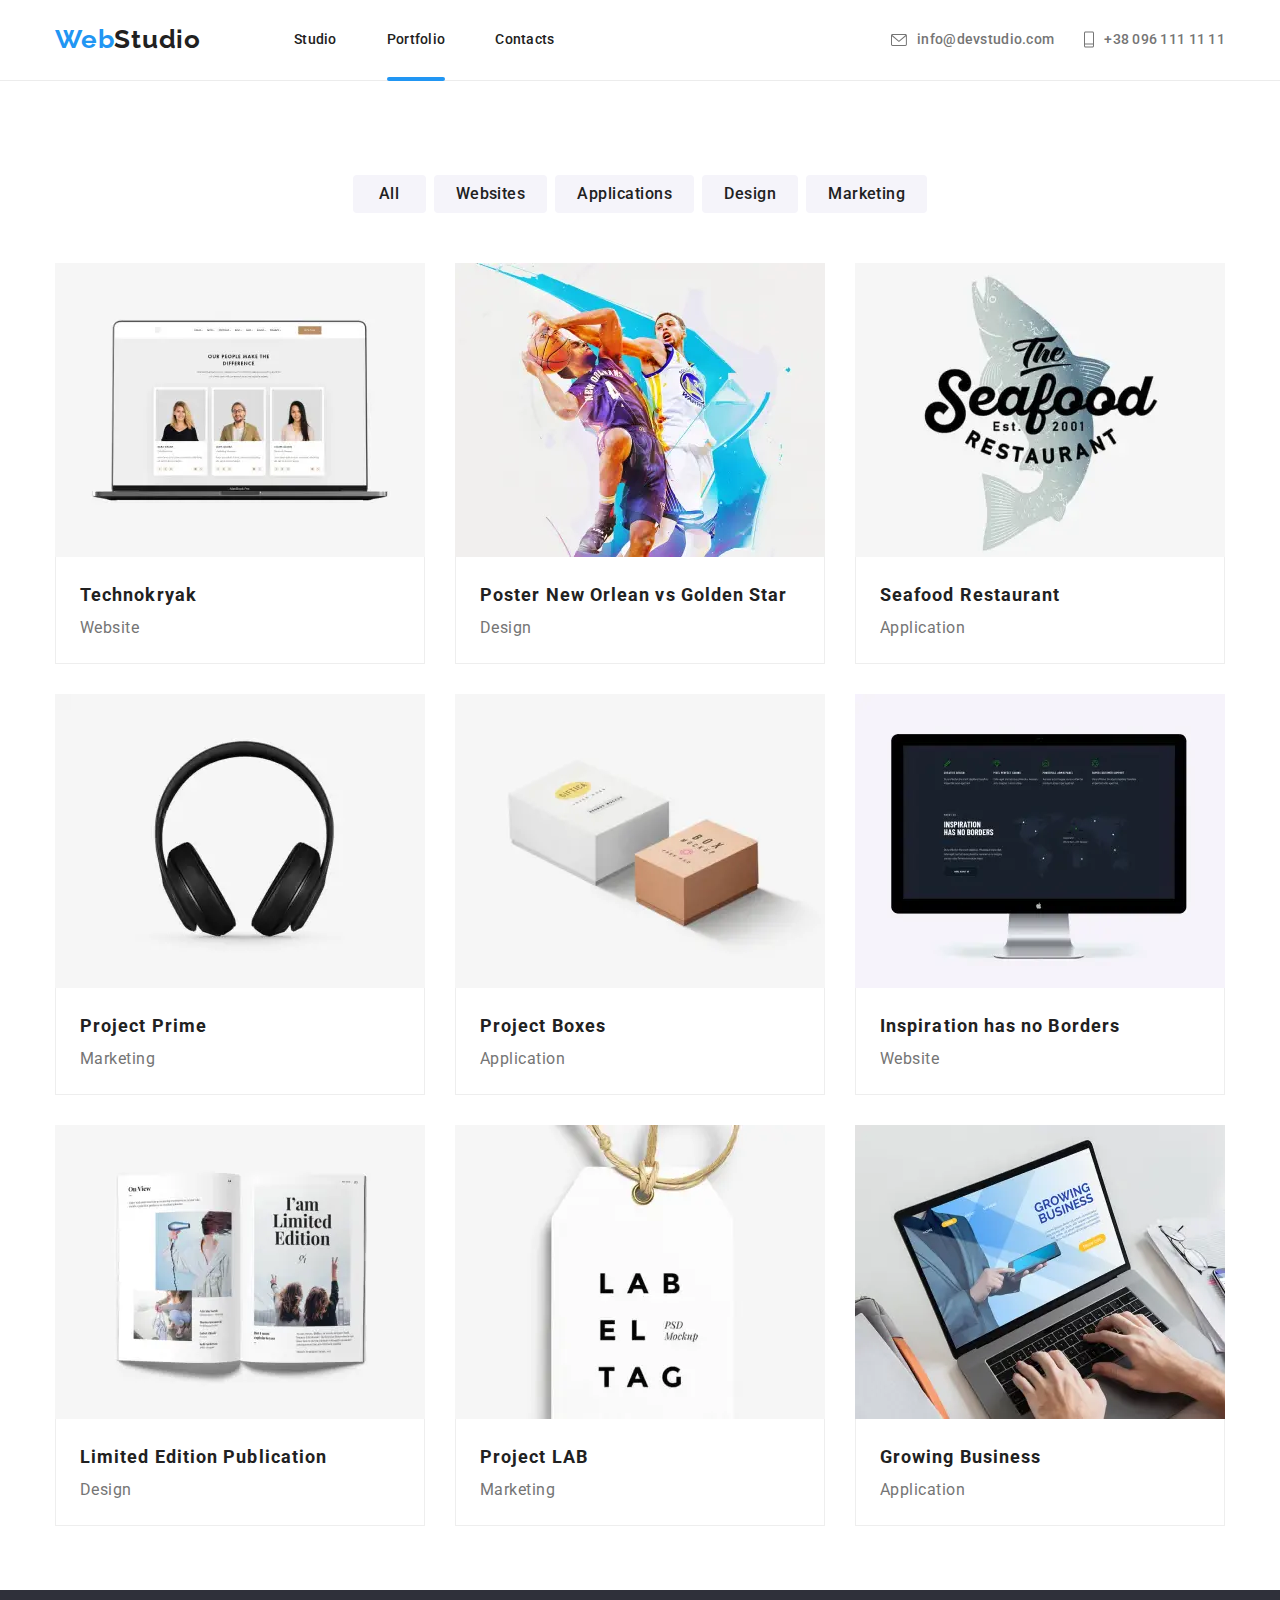
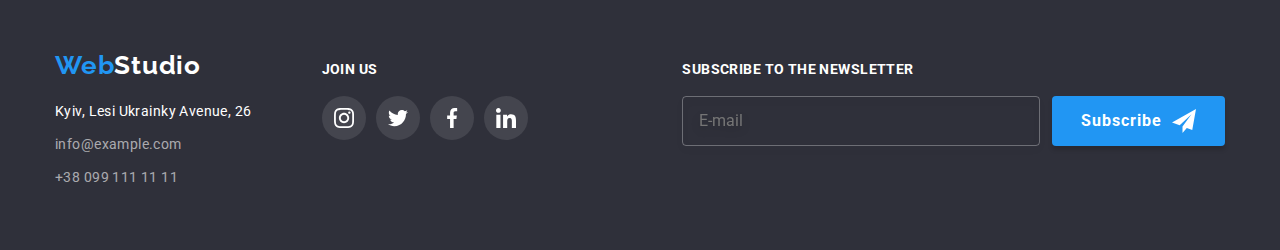
==== commit 8103ac9f: "English translation" ====
--- a/portfolio.html
+++ b/portfolio.html
@@ -1,5 +1,5 @@
 <!DOCTYPE html>
-<html lang="ru">
+<html lang="en">
   <head>
     <meta charset="UTF-8" />
     <meta http-equiv="X-UA-Compatible" content="IE=edge" />
@@ -28,13 +28,13 @@
             </a>
             <ul class="nav header__nav">
               <li class="nav__item">
-                <a href="index.html" class="nav__link">Студия</a>
+                <a href="index.html" class="nav__link">Studio</a>
               </li>
               <li class="nav__item">
-                <a href="portfolio.html" class="nav__link current">Портфолио</a>
+                <a href="portfolio.html" class="nav__link current">Portfolio</a>
               </li>
               <li class="nav__item">
-                <a href="" class="nav__link">Контакты</a>
+                <a href="contacts.html" class="nav__link">Contacts</a>
               </li>
             </ul>
           </div>
@@ -73,18 +73,18 @@
           <ul class="mobile-navigation-list list">
             <li class="mobile-navigation-item">
               <a class="mobile-navigation-link link" href="./index.html"
-                >Студия</a
+                >Studio</a
               >
             </li>
             <li class="mobile-navigation-item">
               <a
                 class="mobile-navigation-link link mobile-current"
                 href="./portfolio.html"
-                >Портфолио</a
+                >Portfolio</a
               >
             </li>
             <li class="mobile-navigation-item">
-              <a class="mobile-navigation-link link" href="">Контакты</a>
+              <a class="mobile-navigation-link link" href="">Contacts</a>
             </li>
           </ul>
         </nav>
@@ -124,22 +124,22 @@
     <main>
       <section class="section">
         <div class="container">
-          <h1 class="portfolio-header visually-hidden">Портфолио</h1>
+          <h1 class="portfolio-header visually-hidden">Portfolio</h1>
           <ul class="list btn-list">
             <li class="item">
-              <button type="button" class="help-btn">Все</button>
-            </li>
-            <li class="item">
-              <button type="button" class="help-btn">Веб-сайты</button>
-            </li>
-            <li class="item">
-              <button type="button" class="help-btn">Приложения</button>
-            </li>
-            <li class="item">
-              <button type="button" class="help-btn">Дизайн</button>
-            </li>
-            <li class="item">
-              <button type="button" class="help-btn">Маркетинг</button>
+              <button type="button" class="help-btn">All</button>
+            </li>
+            <li class="item">
+              <button type="button" class="help-btn">Websites</button>
+            </li>
+            <li class="item">
+              <button type="button" class="help-btn">Applications</button>
+            </li>
+            <li class="item">
+              <button type="button" class="help-btn">Design</button>
+            </li>
+            <li class="item">
+              <button type="button" class="help-btn">Marketing</button>
             </li>
           </ul>
           <ul class="list help-card-list">
@@ -183,18 +183,21 @@
                         ./images/service/service1-mobile@2x.jpg 2x
                       "
                     />
-                    <img src="./images/service/service1.jpg"" alt="Пример
-                    веб-сайта" loading="lazy" />
-                  </picture>
-                  <p class="service-box-text">
-                    Технокряк это современная площадка распространения
-                    коронавируса. Компании используют эту платформу для
-                    цифрового шпионажа и атак на защищённые сервера конкурентов.
-                  </p>
-                </div>
-                <div class="help-card-align">
-                  <h2 class="list-item-title">Технокряк</h2>
-                  <p class="list-item-text">Веб-сайт</p>
+                    <img
+                      src="./images/service/service1.jpg"
+                      alt="Website example"
+                      loading="lazy"
+                    />
+                  </picture>
+                  <p class="service-box-text">
+                    Technokryak is a modern platform for the spread of
+                    coronavirus. Companies use this platform for digital
+                    espionage and attacks on competitors' secure servers.
+                  </p>
+                </div>
+                <div class="help-card-align">
+                  <h2 class="list-item-title">Technokryak</h2>
+                  <p class="list-item-text">Website</p>
                 </div>
               </a>
             </li>
@@ -240,7 +243,7 @@
                     />
                     <img
                       src="./images/service/service2.jpg"
-                      alt="Пример веб-сайта"
+                      alt="Website example"
                       loading="lazy"
                     />
                   </picture>
@@ -255,9 +258,9 @@
                 </div>
                 <div class="help-card-align">
                   <h2 class="list-item-title">
-                    Постер New Orlean vs Golden Star
+                    Poster New Orlean vs Golden Star
                   </h2>
-                  <p class="list-item-text">Дизайн</p>
+                  <p class="list-item-text">Design</p>
                 </div>
               </a>
             </li>
@@ -303,7 +306,7 @@
                     />
                     <img
                       src="./images/service/service3.jpg"
-                      alt="Пример веб-сайта"
+                      alt="Website example"
                       loading="lazy"
                     />
                   </picture>
@@ -317,8 +320,8 @@
                   </p>
                 </div>
                 <div class="help-card-align">
-                  <h2 class="list-item-title">Ресторан Seafood</h2>
-                  <p class="list-item-text">Приложение</p>
+                  <h2 class="list-item-title">Seafood Restaurant</h2>
+                  <p class="list-item-text">Application</p>
                 </div>
               </a>
             </li>
@@ -364,7 +367,7 @@
                     />
                     <img
                       src="./images/service/service4.jpg"
-                      alt="Пример веб-сайта"
+                      alt="Website example"
                       loading="lazy"
                     />
                   </picture>
@@ -378,8 +381,8 @@
                   </p>
                 </div>
                 <div class="help-card-align">
-                  <h2 class="list-item-title">Проект Prime</h2>
-                  <p class="list-item-text">Маркетинг</p>
+                  <h2 class="list-item-title">Project Prime</h2>
+                  <p class="list-item-text">Marketing</p>
                 </div>
               </a>
             </li>
@@ -425,7 +428,7 @@
                     />
                     <img
                       src="./images/service/service5.jpg"
-                      alt="Пример веб-сайта"
+                      alt="Website example"
                       loading="lazy"
                     />
                   </picture>
@@ -439,8 +442,8 @@
                   </p>
                 </div>
                 <div class="help-card-align">
-                  <h2 class="list-item-title">Проект Boxes</h2>
-                  <p class="list-item-text">Приложение</p>
+                  <h2 class="list-item-title">Project Boxes</h2>
+                  <p class="list-item-text">Application</p>
                 </div>
               </a>
             </li>
@@ -486,7 +489,7 @@
                     />
                     <img
                       src="./images/service/service6.jpg"
-                      alt="Пример веб-сайта"
+                      alt="Website example"
                       loading="lazy"
                     />
                   </picture>
@@ -501,7 +504,7 @@
                 </div>
                 <div class="help-card-align">
                   <h2 class="list-item-title">Inspiration has no Borders</h2>
-                  <p class="list-item-text">Веб-сайт</p>
+                  <p class="list-item-text">Website</p>
                 </div>
               </a>
             </li>
@@ -547,7 +550,7 @@
                     />
                     <img
                       src="./images/service/service7.jpg"
-                      alt="Пример веб-сайта"
+                      alt="Website example"
                       loading="lazy"
                     />
                   </picture>
@@ -561,8 +564,8 @@
                   </p>
                 </div>
                 <div class="help-card-align">
-                  <h2 class="list-item-title">Издание Limited Edition</h2>
-                  <p class="list-item-text">Дизайн</p>
+                  <h2 class="list-item-title">Limited Edition Publication</h2>
+                  <p class="list-item-text">Design</p>
                 </div>
               </a>
             </li>
@@ -608,7 +611,7 @@
                     />
                     <img
                       src="./images/service/service8.jpg"
-                      alt="Пример веб-сайта"
+                      alt="Website example"
                       loading="lazy"
                     />
                   </picture>
@@ -622,8 +625,8 @@
                   </p>
                 </div>
                 <div class="help-card-align">
-                  <h2 class="list-item-title">Проект LAB</h2>
-                  <p class="list-item-text">Маркетинг</p>
+                  <h2 class="list-item-title">Project LAB</h2>
+                  <p class="list-item-text">Marketing</p>
                 </div>
               </a>
             </li>
@@ -669,7 +672,7 @@
                     />
                     <img
                       src="./images/service/service9.jpg"
-                      alt="Пример веб-сайта"
+                      alt="Website example"
                       loading="lazy"
                     />
                   </picture>
@@ -684,7 +687,7 @@
                 </div>
                 <div class="help-card-align">
                   <h2 class="list-item-title">Growing Business</h2>
-                  <p class="list-item-text">Приложение</p>
+                  <p class="list-item-text">Application</p>
                 </div>
               </a>
             </li>
@@ -703,7 +706,7 @@
             <address class="footer-address">
               <ul class="list address-margin">
                 <li class="item">
-                  <p>г. Киев, пр-т Леси Украинки, 26</p>
+                  <p>Kyiv, Lesi Ukrainky Avenue, 26</p>
                 </li>
                 <li class="item">
                   <a class="footer-info link" href="mailto:info@example.com"
@@ -719,7 +722,7 @@
             </address>
           </div>
           <div class="join-us-container">
-            <h3 class="footer-social-title">ПРИСОЕДИНЯЙТЕСЬ</h3>
+            <h3 class="footer-social-title">JOIN US</h3>
             <ul class="team-social social-list list">
               <li class="social-item">
                 <a href="" class="social-link footer-social-link link">
@@ -753,7 +756,7 @@
           </div>
         </div>
         <div class="subscribe-section">
-          <h3 class="footer-social-title">Подпишитесь на рассылку</h3>
+          <h3 class="footer-social-title">Subscribe to the newsletter</h3>
           <form
             class="footer-form"
             name="signup-form"
@@ -771,7 +774,7 @@
                 />
               </label>
               <button type="submit" class="form-btn">
-                Подписаться
+                Subscribe
                 <svg class="form-btn-icon" width="24px" height="24px">
                   <use href="./images/icons.svg#icon-send"></use>
                 </svg>
